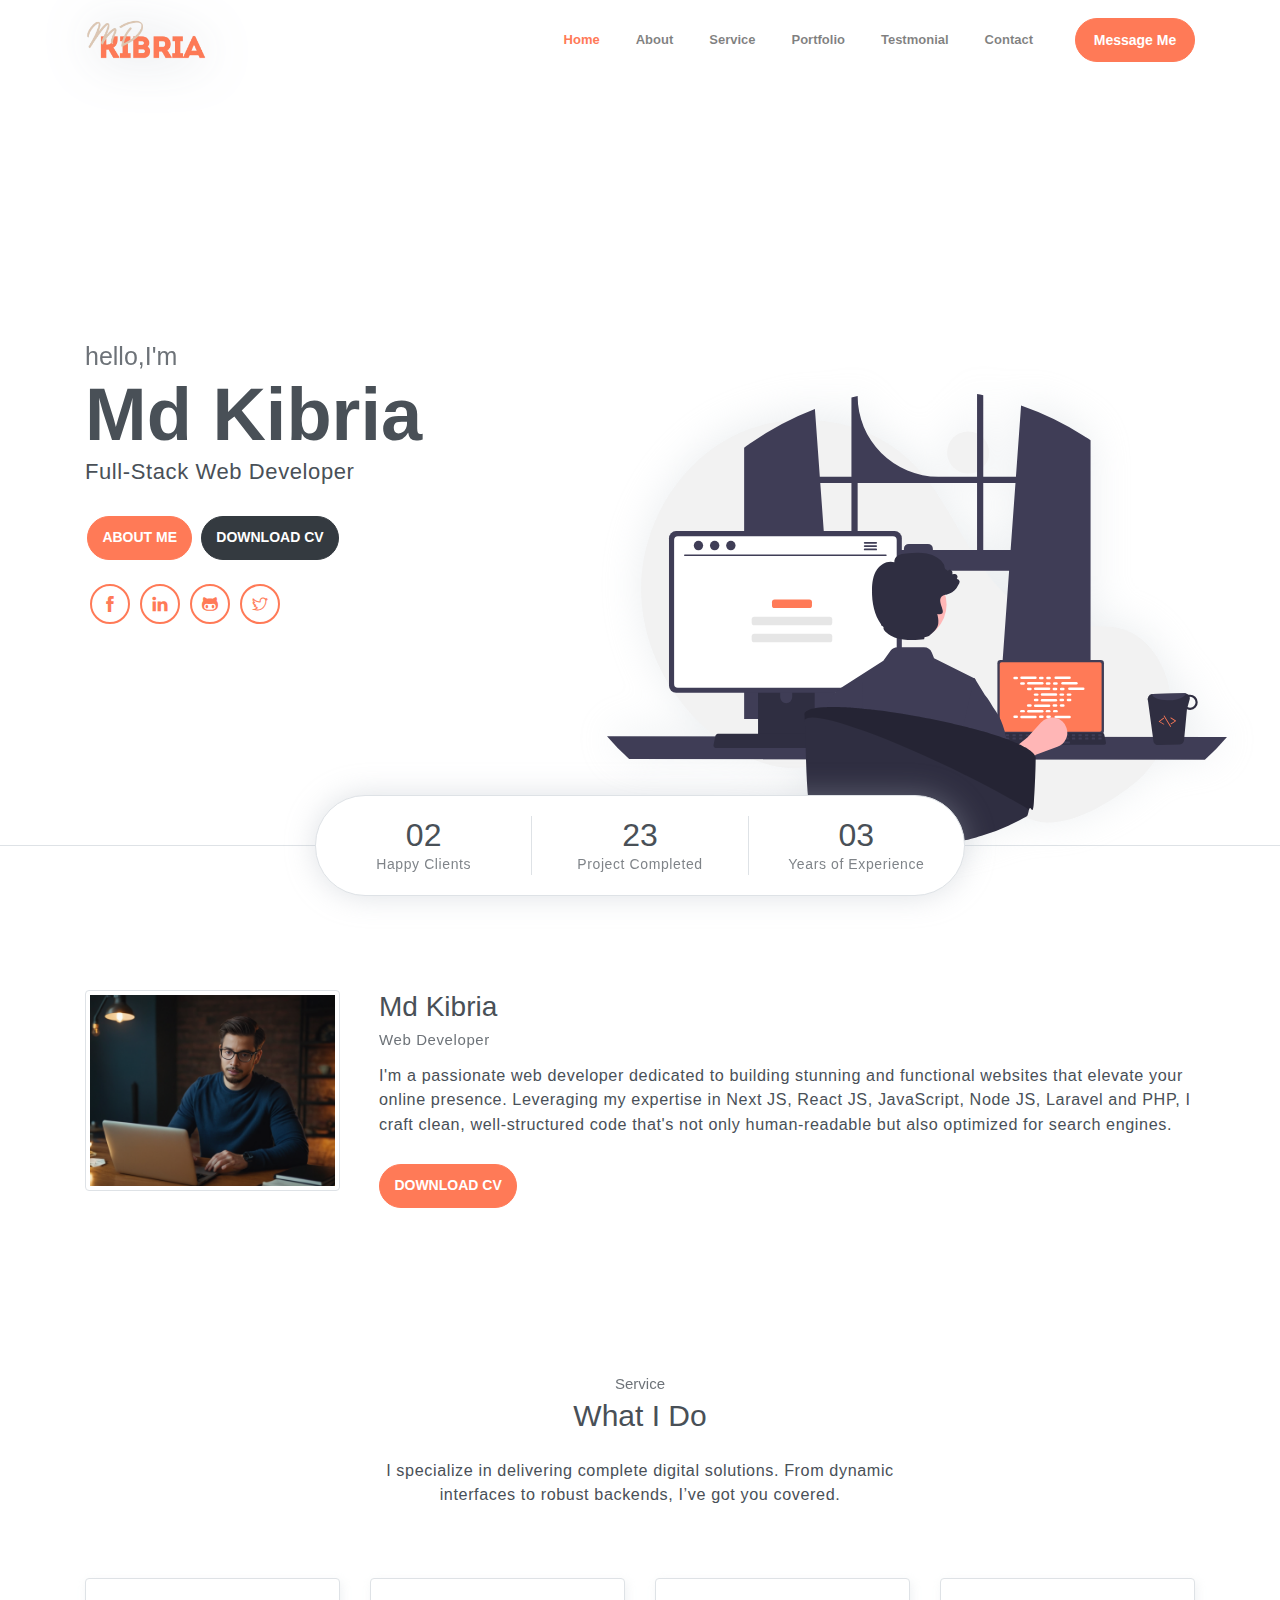
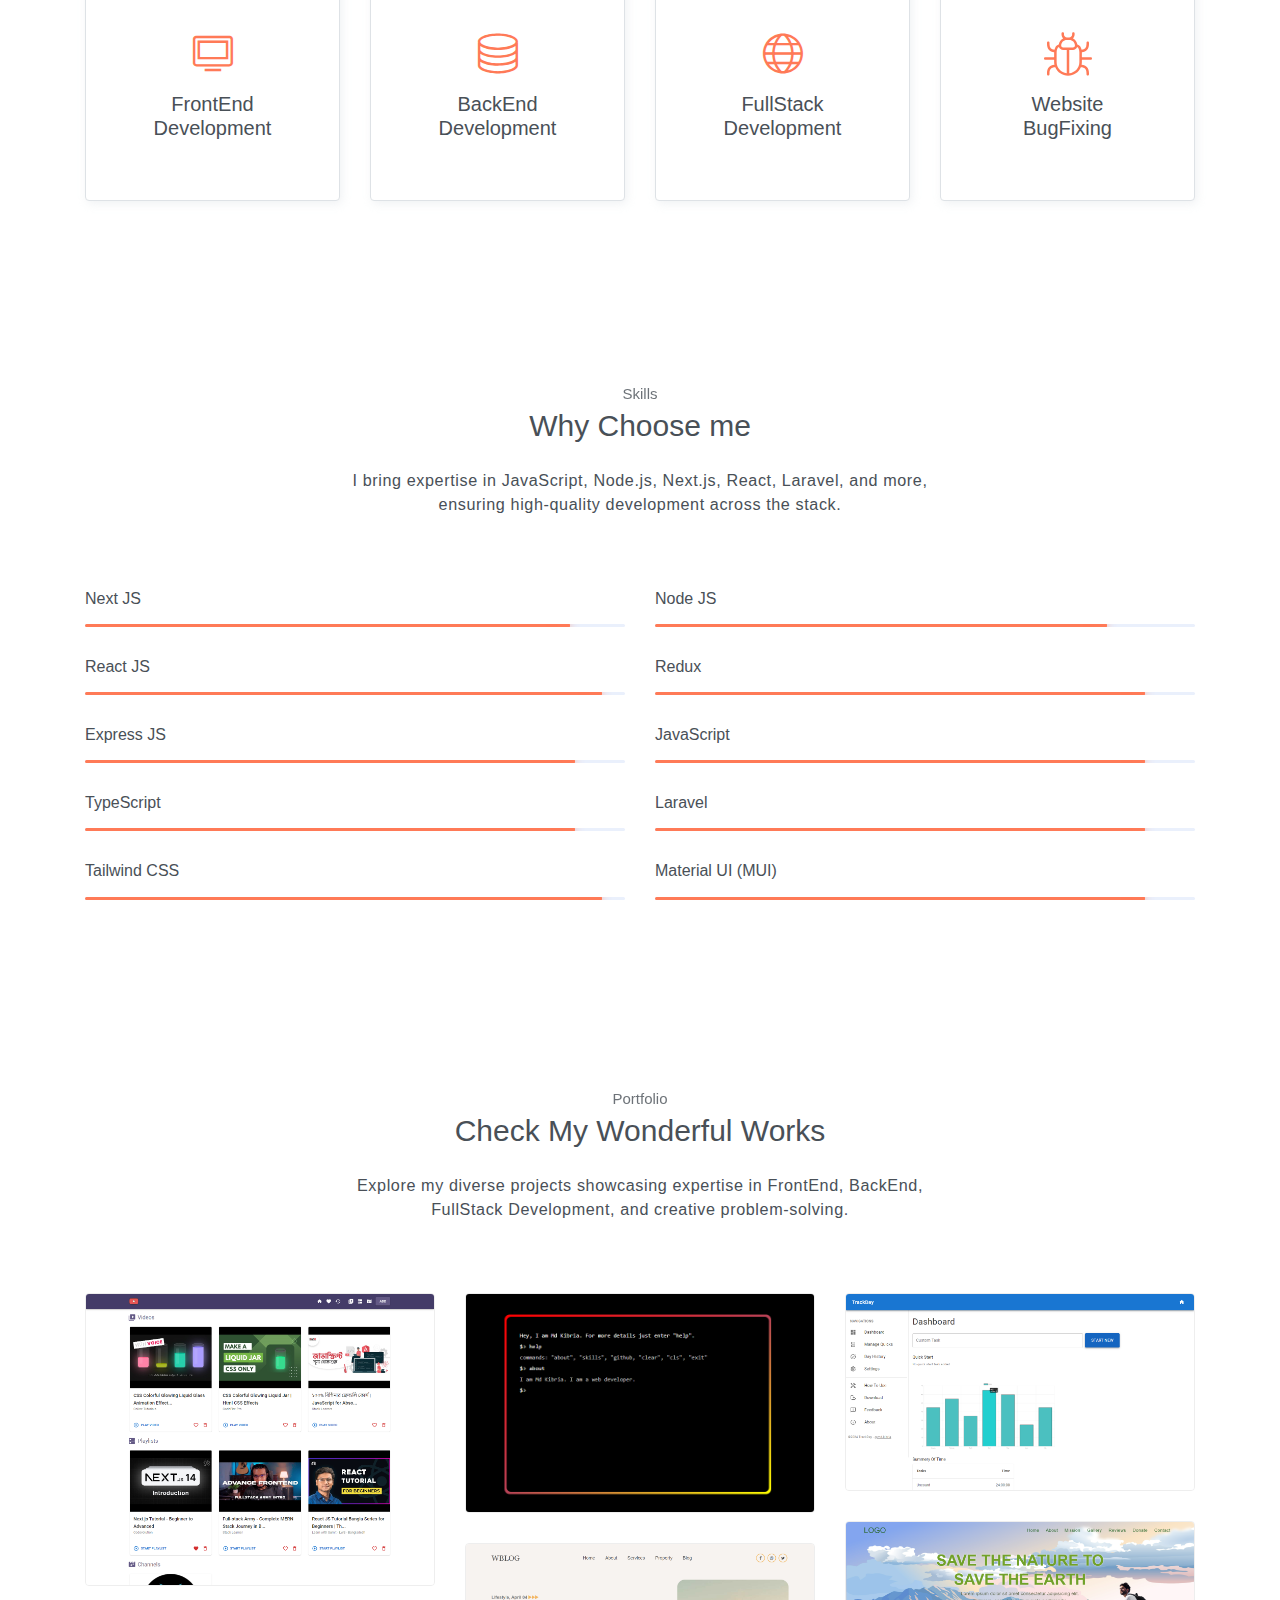
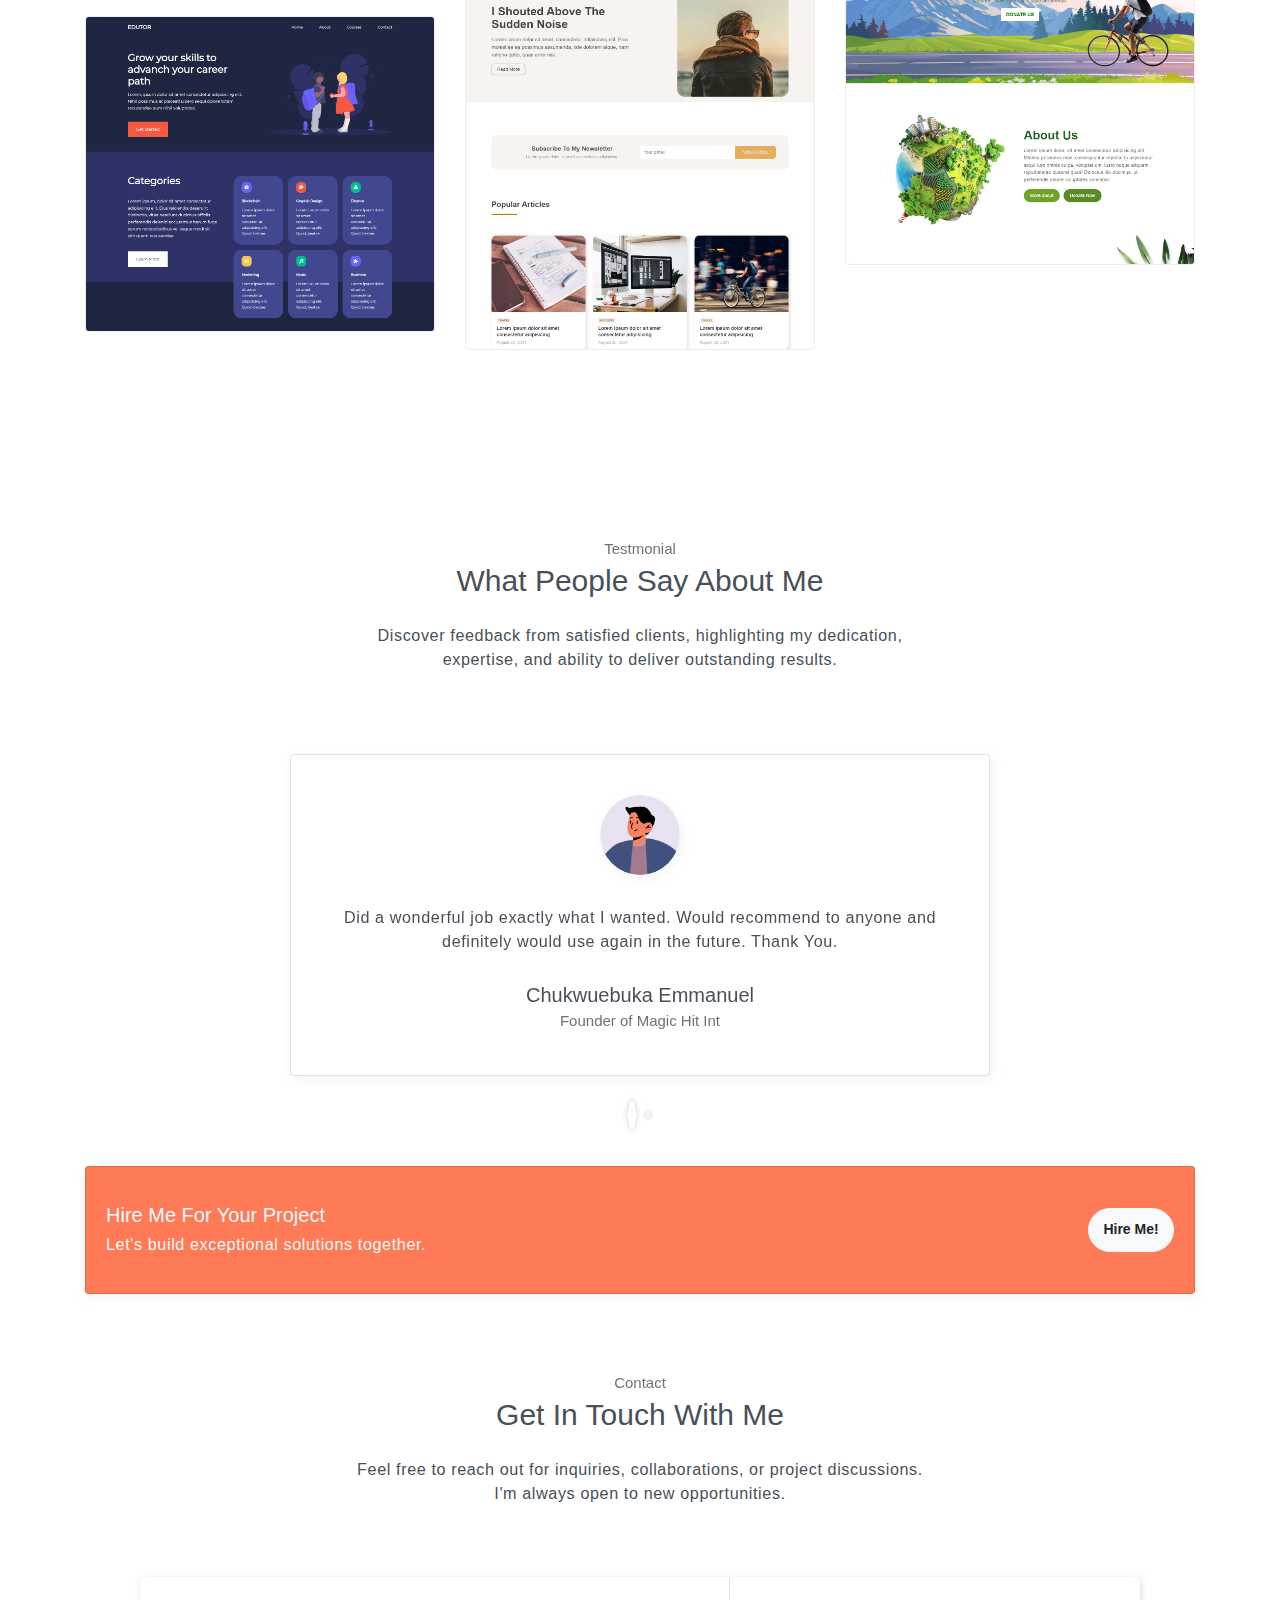
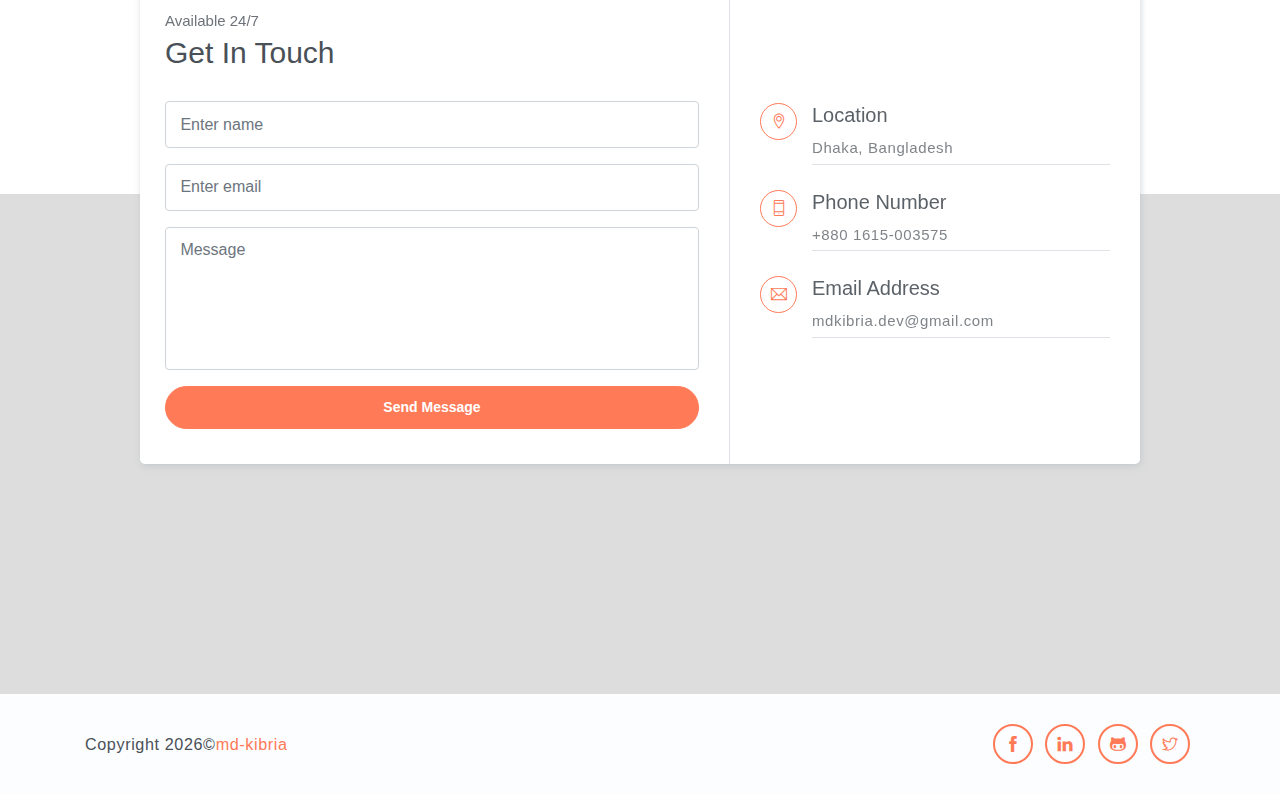
==== index.html @ c773b760 "Optimized meta:desc and h1 tags" ====
<!DOCTYPE html>
<html lang="en">
<head>
	<meta charset="utf-8">
    <meta name="viewport" content="width=device-width, initial-scale=1, shrink-to-fit=no">
    <meta name="author" content="Md Kibria">

    <!-- SEO & Social Media Meta Tags -->
    <title>Md Kibria | Web Developer</title>
    <meta property="og:title" content="Md Kibria - Web Developer">
    <meta name="description" content="Md Kibria is a professional web developer specializing in Next.js, React, Node.js, Laravel, and more. Explore my portfolio and skills here.">
    <meta name="keywords" content="md kibria, kibria, web developer, full stack, front end, back end, developer, programmer, freelancer, portfolio">
    <meta property="og:description" content="Md Kibria is a professional web developer specializing in Next.js, React, Node.js, Laravel, and more. Explore my portfolio and skills here.">
    <meta property="og:image" content="assets/imgs/md kibria.png">

    <!-- favicon icon -->
     <link rel="icon" href="favicon.ico" type="image/x-icon">
    <!-- font icons -->
    <link rel="stylesheet" href="assets/vendors/themify-icons/css/themify-icons.css">
    <!-- Bootstrap + Steller main styles -->
	<link rel="stylesheet" href="assets/css/steller.css">
</head>
<body data-spy="scroll" data-target=".navbar" data-offset="40" id="home">

    <!-- Page navigation -->
    <nav class="navbar navbar-expand-lg navbar-light fixed-top" data-spy="affix" data-offset-top="0">
        <div class="container">
            <a class="navbar-brand" href="/"><img src="assets/imgs/logo.png" style="height: 40px; width: auto;" alt=""></a>
            <button class="navbar-toggler" type="button" data-toggle="collapse" data-target="#navbarSupportedContent" aria-controls="navbarSupportedContent" aria-expanded="false" aria-label="Toggle navigation">
                <span class="navbar-toggler-icon"></span>
            </button>

            <div class="collapse navbar-collapse" id="navbarSupportedContent">
                <ul class="navbar-nav ml-auto align-items-center py-3 py-lg-0">
                    <li class="nav-item">
                        <a class="nav-link" href="#home">Home</a>
                    </li>
                    <li class="nav-item">
                        <a class="nav-link" href="#about">About</a>
                    </li>
                    <li class="nav-item">
                        <a class="nav-link" href="#service">Service</a>
                    </li>                   
                    <li class="nav-item">
                        <a class="nav-link" href="#portfolio">Portfolio</a>
                    </li>
                    <li class="nav-item">
                        <a class="nav-link" href="#testmonial">Testmonial</a>
                    </li>
                    <li class="nav-item">
                        <a class="nav-link" href="#contact">Contact</a>
                    </li>
                    <li class="nav-item">
                        <a class="- btn btn-primary rounded ml-lg-4" href="mailto:mdkibria.dev@gmail.com">Message Me</a>
                    </li>
                </ul>
            </div>
        </div>          
    </nav>
    <!-- End of page navibation -->

    <!-- Page Header -->
    <header class="header" id="home">
        <div class="container">
            <div class="infos">
                <h6 class="subtitle">hello,I'm</h6>
                <h1 class="title">Md Kibria</h1>
                <p>Full-Stack Web Developer</p>

                <div class="buttons pt-3">
                    <a href="#about">
                        <button class="btn btn-primary rounded">ABOUT ME</button>
                    </a>
                    <a href="resume/Md Kibria's Resume.pdf" download="Md Kibria's Resume.pdf">
                        <button class="btn btn-dark rounded">DOWNLOAD CV</button>
                    </a>
                </div>

                <div class="socials mt-4">
                    <a class="social-item" target="_blank" href="https://www.facebook.com/profile.php?id=100068931456915"><i class="ti-facebook"></i></a>
                    <a class="social-item" target="_blank" href="https://www.linkedin.com/in/md-kibria-a1170b2b4"><i class="ti-linkedin"></i></a>
                    <a class="social-item" target="_blank" href="https://github.com/md-kibria"><i class="ti-github"></i></a>
                    <a class="social-item" target="_blank" href="https://x.com/mdkibria_dev"><i class="ti-twitter"></i></a>
                </div>
            </div>              
            <div class="img-holder">
                <img src="assets/imgs/hero-2.svg" alt="">
            </div>      
        </div>  

        <!-- Header-widget -->
        <div class="widget">
            <div class="widget-item">
                <h2>02</h2>
                <p>Happy Clients</p>
            </div>
            <div class="widget-item">
                <h2>23</h2>
                <p>Project Completed</p>
            </div>
            <div class="widget-item">
                <h2>03</h2>
                <p>Years of Experience </p>
            </div>
        </div>
    </header>
    <!-- End of Page Header -->
    
    <!-- About section -->
    <section id="about" class="section mt-3">
        <div class="container mt-5">
            <div class="row text-center text-md-left">
                <div class="col-md-3">
                    <img src="assets/imgs/md kibria.png" alt="md kibria developer" class="img-thumbnail mb-4">
                </div>
                <div class="pl-md-4 col-md-9">
                    <h1 class="title">Md Kibria</h1>
                    <p class="subtitle">Web Developer</p>
                    <p>I'm a passionate web developer dedicated to building stunning and functional websites that elevate your online presence. Leveraging my expertise in Next JS, React JS, JavaScript, Node JS, Laravel and PHP, I craft clean, well-structured code that's not only human-readable but also optimized for search engines.</p>
                    <a href="resume/Md Kibria's Resume.pdf" download="Md Kibria's Resume.pdf">
                        <button class="btn btn-primary rounded mt-3">DOWNLOAD CV</button>                   
                    </a>
                </div>
            </div>
        </div>
    </section>

    <!-- Service section -->
    <section id="service" class="section">
        <div class="container text-center">
            <h6 class="subtitle">Service</h6>
            <h6 class="section-title mb-4">What I Do</h6>
            <p class="mb-5 pb-4 section-st-w">I specialize in delivering complete digital solutions. From dynamic interfaces to robust backends, I’ve got you covered.</p>

            <div class="row">
                <div class="col-sm-6 col-md-3 mb-4">
                    <div class="custom-card card border">
                        <div class="card-body">
                            <i class="icon ti-desktop"></i>
                            <h5>FrontEnd <br/> Development</h5>
                        </div>
                    </div>
                </div>
                <div class="col-sm-6 col-md-3 mb-4">
                    <div class="custom-card card border">
                        <div class="card-body">
                            <i class="icon ti-server"></i>
                            <h5>BackEnd <br/> Development</h5>
                        </div>
                    </div>
                </div>
                <div class="col-sm-6 col-md-3 mb-4">
                    <div class="custom-card card border">
                        <div class="card-body">
                            <i class="icon ti-world"></i>
                            <h5>FullStack <br/> Development</h5>
                        </div>
                    </div>
                </div>
                <div class="col-sm-6 col-md-3 mb-4">
                    <div class="custom-card card border">
                        <div class="card-body">
                            <i class="icon xx-bug" style="height: 40px; display: flex; align-items: center; justify-content: center;">
                                <svg fill="#" height="48px" width="48px" version="1.1" id="Layer_1" xmlns="http://www.w3.org/2000/svg" xmlns:xlink="http://www.w3.org/1999/xlink" viewBox="0 0 512 512" xml:space="preserve">
                                <g>
                                    <g>
                                        <path d="M498.667,290.667H404V240c0-1.016,0.313-2.036,0.291-3.055C452.4,231.927,480,200.272,480,148.333v-12
                                            c0-7.364-5.971-13.333-13.333-13.333s-13.333,5.969-13.333,13.333v12c0,38.399-17.005,58.821-51.885,62.167
                                            c-6.069-27.025-20.875-50.381-45.537-55.7c-3.745-28.54-21.413-52.689-46.115-65.227c10.321-10.501,16.871-24.887,16.871-40.74V37
                                            c0-7.364-5.971-13.333-13.333-13.333S300,29.636,300,37v11.833C300,66.203,285.536,80,268.167,80h-23
                                            c-17.369,0-31.833-13.797-31.833-31.167V37c0-7.364-5.971-13.333-13.333-13.333S186.667,29.636,186.667,37v11.833
                                            c0,15.853,6.549,30.239,16.871,40.741c-24.701,12.537-42.453,36.687-46.199,65.227c-24.695,5.324-39.465,28.736-45.519,55.808
                                            c-35.759-2.96-53.153-23.403-53.153-62.276v-12c0-7.364-5.971-13.333-13.333-13.333S32,128.969,32,136.333v12
                                            c0,52.415,27.439,84.168,76.375,88.739C108.353,238.048,108,239.025,108,240v50.667H13.333C5.971,290.667,0,296.636,0,304
                                            s5.971,13.333,13.333,13.333H108v23c0,10.628,1.469,20.993,3.608,30.992C60.659,374.777,32,406.773,32,460.333v12
                                            c0,7.364,5.971,13.333,13.333,13.333s13.333-5.969,13.333-13.333v-12c0-41.795,20.151-62.291,61.565-62.649
                                            c22.451,53.208,75.151,90.649,136.435,90.649c61.276,0,113.971-37.432,136.425-90.629c40.519,0.784,60.241,21.283,60.241,62.629
                                            v12c0,7.364,5.971,13.333,13.333,13.333S480,479.697,480,472.333v-12c0-53.1-28.823-85.013-78.96-88.921
                                            c2.151-10.025,2.96-20.421,2.96-31.079v-23h94.667c7.363,0,13.333-5.969,13.333-13.333S506.029,290.667,498.667,290.667z
                                            M242.667,460.855c-60.333-6.964-108-58.353-108-120.521V240c0-20.793,6.948-50.531,24.483-58.035
                                            c6.627,18.368,24.56,31.368,45.184,31.368h38.333V460.855z M204.333,186.667c-11.58,0-21-9.42-21-21c0-32.532,26.468-59,59-59
                                            h2.833h23H271c32.532,0,59,26.468,59,59c0,11.58-9.42,21-21,21H204.333z M377.333,340.333c0,62.627-47.027,114.32-108,120.673
                                            V213.333H309c20.624,0,37.891-13,44.517-31.368c17.535,7.504,23.816,37.241,23.816,58.035V340.333z"/>
                                    </g>
                                </g>
                                </svg>
                            </i>
                            <h5>Website <br/> BugFixing</h5>
                        </div>
                    </div>
                </div>
            </div>
        </div>
    </section>
    <!-- End of Sectoin -->

    <!-- Skills section -->
    <section class="section">
        <div class="container text-center">
            <h6 class="subtitle">Skills</h6>
            <h6 class="section-title mb-4">Why Choose me</h6>
            <p class="mb-5 pb-4 section-st-w">I bring expertise in JavaScript, Node.js, Next.js, React, Laravel, and more, ensuring high-quality development across the stack.</p>

            <div class="row text-left">
                <div class="col-sm-6">
                    <h6 class="mb-3">Next JS</h6>
                    <div class="progress">
                        <div class="progress-bar bg-primary" role="progressbar" style="width: 89%;" aria-valuenow="25" aria-valuemin="0" aria-valuemax="100"><span>89%</span></div>
                    </div>
                </div>
                <div class="col-sm-6">
                    <h6 class="mb-3">Node JS</h6>
                    <div class="progress">
                        <div class="progress-bar bg-primary" role="progressbar" style="width: 83%;" aria-valuenow="25" aria-valuemin="0" aria-valuemax="100"><span>83%</span></div>
                    </div>
                </div>
                <div class="col-sm-6">
                    <h6 class="mb-3">React JS</h6>
                    <div class="progress">
                        <div class="progress-bar bg-primary" role="progressbar" style="width: 95%;" aria-valuenow="25" aria-valuemin="0" aria-valuemax="100"><span>95%</span></div>
                    </div>
                </div>
                <div class="col-sm-6">
                    <h6 class="mb-3">Redux</h6>
                    <div class="progress">
                        <div class="progress-bar bg-primary" role="progressbar" style="width: 90%;" aria-valuenow="25" aria-valuemin="0" aria-valuemax="100"><span>90%</span></div>
                    </div>
                </div>
                <div class="col-sm-6">
                    <h6 class="mb-3">Express JS</h6>
                    <div class="progress">
                        <div class="progress-bar bg-primary" role="progressbar" style="width: 90%;" aria-valuenow="25" aria-valuemin="0" aria-valuemax="100"><span>90%</span></div>
                    </div>
                </div>
                <div class="col-sm-6">
                    <h6 class="mb-3">JavaScript</h6>
                    <div class="progress">
                        <div class="progress-bar bg-primary" role="progressbar" style="width: 90%;" aria-valuenow="25" aria-valuemin="0" aria-valuemax="100"><span>90%</span></div>
                    </div>
                </div>
                <div class="col-sm-6">
                    <h6 class="mb-3">TypeScript</h6>
                    <div class="progress">
                        <div class="progress-bar bg-primary" role="progressbar" style="width: 90%;" aria-valuenow="25" aria-valuemin="0" aria-valuemax="100"><span>90%</span></div>
                    </div>
                </div>
                <div class="col-sm-6">
                    <h6 class="mb-3">Laravel</h6>
                    <div class="progress">
                        <div class="progress-bar bg-primary" role="progressbar" style="width: 90%;" aria-valuenow="25" aria-valuemin="0" aria-valuemax="100"><span>90%</span></div>
                    </div>
                </div>
                <div class="col-sm-6">
                    <h6 class="mb-3">Tailwind CSS</h6>
                    <div class="progress">
                        <div class="progress-bar bg-primary" role="progressbar" style="width: 95%;" aria-valuenow="25" aria-valuemin="0" aria-valuemax="100"><span>90%</span></div>
                    </div>
                </div>
                <div class="col-sm-6">
                    <h6 class="mb-3">Material UI (MUI)</h6>
                    <div class="progress">
                        <div class="progress-bar bg-primary" role="progressbar" style="width: 90%;" aria-valuenow="25" aria-valuemin="0" aria-valuemax="100"><span>90%</span></div>
                    </div>
                </div>
            </div>  
        </div>
    </section>
    <!-- End of Skills sections -->

    <!-- Portfolio section -->
    <section id="portfolio" class="section">
        <div class="container text-center">
            <h6 class="subtitle">Portfolio</h6>
            <h6 class="section-title mb-4">Check My Wonderful Works</h6>
            <p class="mb-5 pb-4 section-st-w">Explore my diverse projects showcasing expertise in FrontEnd, BackEnd, FullStack Development, and creative problem-solving.</p>

            <div class="row">
                <div class="col-sm-4">
                    <div class="img-wrapper">
                        <img src="assets/imgs/folio-1.png" alt="">
                        <div class="overlay">
                            <div class="overlay-infos">
                                <h5>Clean YouTube</h5>
                                <a href="javascript:showImageModal('assets/imgs/folio-1.png')"><i class="ti-zoom-in"></i></a>
                                <a href="https://clean-youtube-app.netlify.app/" target="_blank"><i class="ti-link"></i></a>
                            </div>  
                        </div>
                    </div>
                    <div class="img-wrapper">
                        <img src="assets/imgs/folio-2.png" alt="">
                        <div class="overlay">
                            <div class="overlay-infos">
                                <h5>Course Selling Site</h5>
                                <a href="javascript:showImageModal('assets/imgs/folio-2.png')"><i class="ti-zoom-in"></i></a>
                                <a href="https://md-kibria.github.io/education-website/" target="_blank"><i class="ti-link"></i></a>
                            </div>                              
                        </div>
                    </div>                  
                </div>
                <div class="col-sm-4">
                    <div class="img-wrapper">
                        <img src="assets/imgs/folio-3.png" alt="">
                        <div class="overlay">
                            <div class="overlay-infos">
                                <h5>Cli Portfolio</h5>
                                <a href="javascript:showImageModal('assets/imgs/folio-3.png')"><i class="ti-zoom-in"></i></a>
                                <a href="https://cli-mdkibria.netlify.app/" target="_blank"><i class="ti-link"></i></a>
                            </div>  
                        </div>
                    </div>
                    <div class="img-wrapper">
                        <img src="assets/imgs/folio-4.png" alt="">
                        <div class="overlay">
                            <div class="overlay-infos">
                                <h5>Blog Site</h5>
                                <a href="javascript:showImageModal('assets/imgs/folio-4.png')"><i class="ti-zoom-in"></i></a>
                                <a href="https://md-kibria.github.io/blog-site/" target="_blank"><i class="ti-link"></i></a>
                            </div>                            
                        </div>
                    </div>                  
                </div>
                <div class="col-sm-4">
                    <div class="img-wrapper">
                        <img src="assets/imgs/folio-5.png" alt="">
                        <div class="overlay">
                            <div class="overlay-infos">
                                <h5>Track Day</h5>
                                <a href="javascript:showImageModal('assets/imgs/folio-5.png')"><i class="ti-zoom-in"></i></a>
                                <a href="https://trackday-web.netlify.app/" target="_blank"><i class="ti-link"></i></a>
                            </div>  
                        </div>
                    </div>
                    <div class="img-wrapper">
                        <img src="assets/imgs/folio-6.png" alt="">
                        <div class="overlay">
                            <div class="overlay-infos">
                                <h5>Non-profit Organization</h5>
                                <a href="javascript:showImageModal('assets/imgs/folio-6.png')"><i class="ti-zoom-in"></i></a>
                                <a href="https://md-kibria.github.io/paralax-nature-site/" target="_blank"><i class="ti-link"></i></a>
                            </div>                              
                        </div>
                    </div>                  
                </div>
            </div>

        </div>
    </section>
    <!-- End of portfolio section -->

    <!-- Testmonial Section -->
    <section id="testmonial" class="section">
        <div class="container text-center">
            <h6 class="subtitle">Testmonial</h6>
            <h6 class="section-title mb-4">What People Say About Me</h6>
            <p class="mb-5 pb-4 section-st-w">Discover feedback from satisfied clients, highlighting my dedication, expertise, and ability to deliver outstanding results.</p>


            <div id="carouselExampleIndicators" class="carousel slide" data-ride="carousel">
                <ol class="carousel-indicators">
                    <li data-target="#carouselExampleIndicators" data-slide-to="0" class="active"></li>
                    <li data-target="#carouselExampleIndicators" data-slide-to="1"></li>
                </ol>
                <div class="carousel-inner">
                    <div class="carousel-item active">
                        <div class="card testmonial-card border">
                            <div class="card-body">
                                <img src="assets/imgs/avatar-placeholder.iran.liara.run.png" alt="">
                                <p>Did a wonderful job exactly what I wanted. Would recommend to anyone and definitely would use again in the future. Thank You.</p>
                                <h1 class="title">Chukwuebuka Emmanuel</h1>
                                <h1 class="subtitle">Founder of Magic Hit Int</h1>
                            </div>
                        </div>
                    </div>
                    <div class="carousel-item">
                        <div class="card testmonial-card border">
                            <div class="card-body">
                                <img src="assets/imgs/avatar-placeholder.iran.liara.run.png" alt="">
                                <p>Dear Kibria, I don't know what else I will say but at the moment, keep up the good work.</p>
                                <h1 class="title">Chukwuebuka Emmanuel</h1>
                                <h1 class="subtitle">Founder of Magic Hit Int</h1>
                            </div>
                        </div>
                    </div>
                </div>
            </div>
        </div>
    </section>
    <!-- End of testmonial section -->

    <!-- Hire me section -->
    <section class="bg-gray p-0 section">
        <div class="container">
            <div class="card bg-primary">
                <div class="card-body text-light">
                    <div class="row align-items-center">
                        <div class="col-sm-9 text-center text-sm-left">
                            <h5 class="mt-3">Hire Me For Your Project</h5>
                            <p class="mb-3">Let's build exceptional solutions together.</p>
                        </div>
                        <div class="col-sm-3 text-center text-sm-right">
                            <a href="mailto:mdkibria.dev@gmail.com">
                                <button class="btn btn-light rounded">Hire Me!</button>
                            </a>
                        </div>
                    </div>
                </div> 
            </div>
        </div>
    </section>      
    <!-- End od Hire me section. -->

    <!-- Contact Section -->
    <section id="contact" class="position-relative section">
        <div class="container text-center">
            <h6 class="subtitle">Contact</h6>
            <h6 class="section-title mb-4">Get In Touch With Me</h6>
            <p class="mb-5 pb-4 section-st-w">Feel free to reach out for inquiries, collaborations, or project discussions. I'm always open to new opportunities.</p>

            <div class="contact text-left">
                <div class="form">
                    <h6 class="subtitle">Available 24/7</h6>
                    <h6 class="section-title mb-4">Get In Touch</h6>
                    <form action="https://formspree.io/f/manwkrpg" method="POST">
                        <div class="form-group">
                            <input type="text" class="form-control" name="name" id="name" placeholder="Enter name" required>
                        </div>
                        <div class="form-group">
                            <input type="email" class="form-control" name="email" id="email" aria-describedby="emailHelp" placeholder="Enter email" required>
                        </div>
                        <div class="form-group">
                            <textarea name="message" id="exampleInputMessage1" cols="30" rows="5" class="form-control" placeholder="Message" style="resize: none;"></textarea>
                        </div>
                        <button type="submit" class="btn btn-primary btn-block rounded w-lg">Send Message</button>
                    </form>

                    <script>
                        const form = document.querySelector('form');
                        form.addEventListener('submit', async (event) => {
                          event.preventDefault();
                          const formData = new FormData(form);
                          const response = await fetch(form.action, {
                            method: form.method,
                            body: formData,
                            headers: { 'Accept': 'application/json' }
                          });
                      
                          if (response.ok) {
                            alert('Message sent successfully!');
                            form.reset();
                          } else {
                            alert('Something went wrong. Please try again later.');
                          }
                        });
                      </script>
                </div>
                <div class="contact-infos">
                    <div class="item">
                        <i class="ti-location-pin"></i>
                        <div class="">
                            <h5>Location</h5>
                            <p>Dhaka, Bangladesh</p>
                        </div>                          
                    </div>
                    <div class="item">
                        <i class="ti-mobile"></i>
                        <div>
                            <h5>Phone Number</h5>
                            <p>+880 1615-003575</p>
                        </div>                          
                    </div>
                    <div class="item">
                        <i class="ti-email"></i>
                        <div class="mb-0">
                            <h5>Email Address</h5>
                            <p>mdkibria.dev@gmail.com</p>
                        </div>
                    </div>
                </div>                  
            </div>
        </div>  
        <div id="map" style="background-color: #ddd;">
            <!-- <iframe src="https://snazzymaps.com/embed/61257"></iframe> -->
        </div>      
    </section>
    <!-- End of Contact Section -->

    <!-- Page Footer -->
    <footer class="page-footer">
        <div class="container">
            <div class="row row-rev align-items-center">
                <div class="col-sm-6">
                    <p>Copyright <script>document.write(new Date().getFullYear())</script>&copy;<a href="/" target="_blank">md-kibria</a></p>
                </div>
                <div class="col-sm-6">
                    <div class="socials">
                        <a class="social-item" target="_blank" href="https://www.facebook.com/profile.php?id=100068931456915"><i class="ti-facebook"></i></a>
                        <a class="social-item" target="_blank" href="https://www.linkedin.com/in/md-kibria-a1170b2b4"><i class="ti-linkedin"></i></a>
                        <a class="social-item" target="_blank" href="https://github.com/md-kibria"><i class="ti-github"></i></a>
                        <a class="social-item" target="_blank" href="https://x.com/mdkibria_dev"><i class="ti-twitter"></i></a>
                    </div>
                </div>
            </div>
        </div>
    </footer> 
    <!-- End of page footer -->


    <!-- Modal structure for displaying the image -->
    <div class="modal fade" id="imageModal" tabindex="-1" aria-labelledby="imageModalLabel" aria-hidden="true">
        <div class="modal-dialog modal-lg">
        <div class="modal-content">
            <div class="modal-header">
            <h5 class="modal-title" id="imageModalLabel">Image Preview</h5>
            <button type="button" class="close" data-dismiss="modal" aria-label="Close">
                <span aria-hidden="true">&times;</span>
            </button>
            </div>
            <div class="modal-body">
            <img id="modalImage" src="" class="img-fluid" alt="Selected Image" />
            </div>
        </div>
        </div>
    </div>

  <script>
    function showImageModal(imageSrc) {
      // Set the image source in the modal
      document.getElementById('modalImage').src = imageSrc;
      
      // Show the modal
      $('#imageModal').modal('show');
    }
  </script>
	
	<!-- core  -->
    <script src="assets/vendors/jquery/jquery-3.4.1.js"></script>
    <script src="assets/vendors/bootstrap/bootstrap.bundle.js"></script>
    <!-- bootstrap 3 affix -->
	<script src="assets/vendors/bootstrap/bootstrap.affix.js"></script>

    <!-- steller js -->
    <script src="assets/js/steller.js"></script>

</body>
</html>
---- assets/vendors/themify-icons/css/themify-icons.css ----
@font-face {
	font-family: 'themify';
	src:url("../fonts/themify.eot?-fvbane");
	src:url("../fonts/themify.eot?#iefix-fvbane") format("embedded-opentype"),
		url("../fonts/themify.woff?-fvbane") format("woff"),
		url("../fonts/themify.ttf?-fvbane") format("truetype"),
		url("../fonts/themify.svg?-fvbane#themify") format("svg");
	font-weight: normal;
	font-style: normal;
}

[class^="ti-"], [class*=" ti-"] {
	font-family: 'themify';
	speak: none;
	font-style: normal;
	font-weight: normal;
	font-variant: normal;
	text-transform: none;
	line-height: 1;

	/* Better Font Rendering =========== */
	-webkit-font-smoothing: antialiased;
	-moz-osx-font-smoothing: grayscale;
}

.ti-wand:before {
	content: "\e600";
}
.ti-volume:before {
	content: "\e601";
}
.ti-user:before {
	content: "\e602";
}
.ti-unlock:before {
	content: "\e603";
}
.ti-unlink:before {
	content: "\e604";
}
.ti-trash:before {
	content: "\e605";
}
.ti-thought:before {
	content: "\e606";
}
.ti-target:before {
	content: "\e607";
}
.ti-tag:before {
	content: "\e608";
}
.ti-tablet:before {
	content: "\e609";
}
.ti-star:before {
	content: "\e60a";
}
.ti-spray:before {
	content: "\e60b";
}
.ti-signal:before {
	content: "\e60c";
}
.ti-shopping-cart:before {
	content: "\e60d";
}
.ti-shopping-cart-full:before {
	content: "\e60e";
}
.ti-settings:before {
	content: "\e60f";
}
.ti-search:before {
	content: "\e610";
}
.ti-zoom-in:before {
	content: "\e611";
}
.ti-zoom-out:before {
	content: "\e612";
}
.ti-cut:before {
	content: "\e613";
}
.ti-ruler:before {
	content: "\e614";
}
.ti-ruler-pencil:before {
	content: "\e615";
}
.ti-ruler-alt:before {
	content: "\e616";
}
.ti-bookmark:before {
	content: "\e617";
}
.ti-bookmark-alt:before {
	content: "\e618";
}
.ti-reload:before {
	content: "\e619";
}
.ti-plus:before {
	content: "\e61a";
}
.ti-pin:before {
	content: "\e61b";
}
.ti-pencil:before {
	content: "\e61c";
}
.ti-pencil-alt:before {
	content: "\e61d";
}
.ti-paint-roller:before {
	content: "\e61e";
}
.ti-paint-bucket:before {
	content: "\e61f";
}
.ti-na:before {
	content: "\e620";
}
.ti-mobile:before {
	content: "\e621";
}
.ti-minus:before {
	content: "\e622";
}
.ti-medall:before {
	content: "\e623";
}
.ti-medall-alt:before {
	content: "\e624";
}
.ti-marker:before {
	content: "\e625";
}
.ti-marker-alt:before {
	content: "\e626";
}
.ti-arrow-up:before {
	content: "\e627";
}
.ti-arrow-right:before {
	content: "\e628";
}
.ti-arrow-left:before {
	content: "\e629";
}
.ti-arrow-down:before {
	content: "\e62a";
}
.ti-lock:before {
	content: "\e62b";
}
.ti-location-arrow:before {
	content: "\e62c";
}
.ti-link:before {
	content: "\e62d";
}
.ti-layout:before {
	content: "\e62e";
}
.ti-layers:before {
	content: "\e62f";
}
.ti-layers-alt:before {
	content: "\e630";
}
.ti-key:before {
	content: "\e631";
}
.ti-import:before {
	content: "\e632";
}
.ti-image:before {
	content: "\e633";
}
.ti-heart:before {
	content: "\e634";
}
.ti-heart-broken:before {
	content: "\e635";
}
.ti-hand-stop:before {
	content: "\e636";
}
.ti-hand-open:before {
	content: "\e637";
}
.ti-hand-drag:before {
	content: "\e638";
}
.ti-folder:before {
	content: "\e639";
}
.ti-flag:before {
	content: "\e63a";
}
.ti-flag-alt:before {
	content: "\e63b";
}
.ti-flag-alt-2:before {
	content: "\e63c";
}
.ti-eye:before {
	content: "\e63d";
}
.ti-export:before {
	content: "\e63e";
}
.ti-exchange-vertical:before {
	content: "\e63f";
}
.ti-desktop:before {
	content: "\e640";
}
.ti-cup:before {
	content: "\e641";
}
.ti-crown:before {
	content: "\e642";
}
.ti-comments:before {
	content: "\e643";
}
.ti-comment:before {
	content: "\e644";
}
.ti-comment-alt:before {
	content: "\e645";
}
.ti-close:before {
	content: "\e646";
}
.ti-clip:before {
	content: "\e647";
}
.ti-angle-up:before {
	content: "\e648";
}
.ti-angle-right:before {
	content: "\e649";
}
.ti-angle-left:before {
	content: "\e64a";
}
.ti-angle-down:before {
	content: "\e64b";
}
.ti-check:before {
	content: "\e64c";
}
.ti-check-box:before {
	content: "\e64d";
}
.ti-camera:before {
	content: "\e64e";
}
.ti-announcement:before {
	content: "\e64f";
}
.ti-brush:before {
	content: "\e650";
}
.ti-briefcase:before {
	content: "\e651";
}
.ti-bolt:before {
	content: "\e652";
}
.ti-bolt-alt:before {
	content: "\e653";
}
.ti-blackboard:before {
	content: "\e654";
}
.ti-bag:before {
	content: "\e655";
}
.ti-move:before {
	content: "\e656";
}
.ti-arrows-vertical:before {
	content: "\e657";
}
.ti-arrows-horizontal:before {
	content: "\e658";
}
.ti-fullscreen:before {
	content: "\e659";
}
.ti-arrow-top-right:before {
	content: "\e65a";
}
.ti-arrow-top-left:before {
	content: "\e65b";
}
.ti-arrow-circle-up:before {
	content: "\e65c";
}
.ti-arrow-circle-right:before {
	content: "\e65d";
}
.ti-arrow-circle-left:before {
	content: "\e65e";
}
.ti-arrow-circle-down:before {
	content: "\e65f";
}
.ti-angle-double-up:before {
	content: "\e660";
}
.ti-angle-double-right:before {
	content: "\e661";
}
.ti-angle-double-left:before {
	content: "\e662";
}
.ti-angle-double-down:before {
	content: "\e663";
}
.ti-zip:before {
	content: "\e664";
}
.ti-world:before {
	content: "\e665";
}
.ti-wheelchair:before {
	content: "\e666";
}
.ti-view-list:before {
	content: "\e667";
}
.ti-view-list-alt:before {
	content: "\e668";
}
.ti-view-grid:before {
	content: "\e669";
}
.ti-uppercase:before {
	content: "\e66a";
}
.ti-upload:before {
	content: "\e66b";
}
.ti-underline:before {
	content: "\e66c";
}
.ti-truck:before {
	content: "\e66d";
}
.ti-timer:before {
	content: "\e66e";
}
.ti-ticket:before {
	content: "\e66f";
}
.ti-thumb-up:before {
	content: "\e670";
}
.ti-thumb-down:before {
	content: "\e671";
}
.ti-text:before {
	content: "\e672";
}
.ti-stats-up:before {
	content: "\e673";
}
.ti-stats-down:before {
	content: "\e674";
}
.ti-split-v:before {
	content: "\e675";
}
.ti-split-h:before {
	content: "\e676";
}
.ti-smallcap:before {
	content: "\e677";
}
.ti-shine:before {
	content: "\e678";
}
.ti-shift-right:before {
	content: "\e679";
}
.ti-shift-left:before {
	content: "\e67a";
}
.ti-shield:before {
	content: "\e67b";
}
.ti-notepad:before {
	content: "\e67c";
}
.ti-server:before {
	content: "\e67d";
}
.ti-quote-right:before {
	content: "\e67e";
}
.ti-quote-left:before {
	content: "\e67f";
}
.ti-pulse:before {
	content: "\e680";
}
.ti-printer:before {
	content: "\e681";
}
.ti-power-off:before {
	content: "\e682";
}
.ti-plug:before {
	content: "\e683";
}
.ti-pie-chart:before {
	content: "\e684";
}
.ti-paragraph:before {
	content: "\e685";
}
.ti-panel:before {
	content: "\e686";
}
.ti-package:before {
	content: "\e687";
}
.ti-music:before {
	content: "\e688";
}
.ti-music-alt:before {
	content: "\e689";
}
.ti-mouse:before {
	content: "\e68a";
}
.ti-mouse-alt:before {
	content: "\e68b";
}
.ti-money:before {
	content: "\e68c";
}
.ti-microphone:before {
	content: "\e68d";
}
.ti-menu:before {
	content: "\e68e";
}
.ti-menu-alt:before {
	content: "\e68f";
}
.ti-map:before {
	content: "\e690";
}
.ti-map-alt:before {
	content: "\e691";
}
.ti-loop:before {
	content: "\e692";
}
.ti-location-pin:before {
	content: "\e693";
}
.ti-list:before {
	content: "\e694";
}
.ti-light-bulb:before {
	content: "\e695";
}
.ti-Italic:before {
	content: "\e696";
}
.ti-info:before {
	content: "\e697";
}
.ti-infinite:before {
	content: "\e698";
}
.ti-id-badge:before {
	content: "\e699";
}
.ti-hummer:before {
	content: "\e69a";
}
.ti-home:before {
	content: "\e69b";
}
.ti-help:before {
	content: "\e69c";
}
.ti-headphone:before {
	content: "\e69d";
}
.ti-harddrives:before {
	content: "\e69e";
}
.ti-harddrive:before {
	content: "\e69f";
}
.ti-gift:before {
	content: "\e6a0";
}
.ti-game:before {
	content: "\e6a1";
}
.ti-filter:before {
	content: "\e6a2";
}
.ti-files:before {
	content: "\e6a3";
}
.ti-file:before {
	content: "\e6a4";
}
.ti-eraser:before {
	content: "\e6a5";
}
.ti-envelope:before {
	content: "\e6a6";
}
.ti-download:before {
	content: "\e6a7";
}
.ti-direction:before {
	content: "\e6a8";
}
.ti-direction-alt:before {
	content: "\e6a9";
}
.ti-dashboard:before {
	content: "\e6aa";
}
.ti-control-stop:before {
	content: "\e6ab";
}
.ti-control-shuffle:before {
	content: "\e6ac";
}
.ti-control-play:before {
	content: "\e6ad";
}
.ti-control-pause:before {
	content: "\e6ae";
}
.ti-control-forward:before {
	content: "\e6af";
}
.ti-control-backward:before {
	content: "\e6b0";
}
.ti-cloud:before {
	content: "\e6b1";
}
.ti-cloud-up:before {
	content: "\e6b2";
}
.ti-cloud-down:before {
	content: "\e6b3";
}
.ti-clipboard:before {
	content: "\e6b4";
}
.ti-car:before {
	content: "\e6b5";
}
.ti-calendar:before {
	content: "\e6b6";
}
.ti-book:before {
	content: "\e6b7";
}
.ti-bell:before {
	content: "\e6b8";
}
.ti-basketball:before {
	content: "\e6b9";
}
.ti-bar-chart:before {
	content: "\e6ba";
}
.ti-bar-chart-alt:before {
	content: "\e6bb";
}
.ti-back-right:before {
	content: "\e6bc";
}
.ti-back-left:before {
	content: "\e6bd";
}
.ti-arrows-corner:before {
	content: "\e6be";
}
.ti-archive:before {
	content: "\e6bf";
}
.ti-anchor:before {
	content: "\e6c0";
}
.ti-align-right:before {
	content: "\e6c1";
}
.ti-align-left:before {
	content: "\e6c2";
}
.ti-align-justify:before {
	content: "\e6c3";
}
.ti-align-center:before {
	content: "\e6c4";
}
.ti-alert:before {
	content: "\e6c5";
}
.ti-alarm-clock:before {
	content: "\e6c6";
}
.ti-agenda:before {
	content: "\e6c7";
}
.ti-write:before {
	content: "\e6c8";
}
.ti-window:before {
	content: "\e6c9";
}
.ti-widgetized:before {
	content: "\e6ca";
}
.ti-widget:before {
	content: "\e6cb";
}
.ti-widget-alt:before {
	content: "\e6cc";
}
.ti-wallet:before {
	content: "\e6cd";
}
.ti-video-clapper:before {
	content: "\e6ce";
}
.ti-video-camera:before {
	content: "\e6cf";
}
.ti-vector:before {
	content: "\e6d0";
}
.ti-themify-logo:before {
	content: "\e6d1";
}
.ti-themify-favicon:before {
	content: "\e6d2";
}
.ti-themify-favicon-alt:before {
	content: "\e6d3";
}
.ti-support:before {
	content: "\e6d4";
}
.ti-stamp:before {
	content: "\e6d5";
}
.ti-split-v-alt:before {
	content: "\e6d6";
}
.ti-slice:before {
	content: "\e6d7";
}
.ti-shortcode:before {
	content: "\e6d8";
}
.ti-shift-right-alt:before {
	content: "\e6d9";
}
.ti-shift-left-alt:before {
	content: "\e6da";
}
.ti-ruler-alt-2:before {
	content: "\e6db";
}
.ti-receipt:before {
	content: "\e6dc";
}
.ti-pin2:before {
	content: "\e6dd";
}
.ti-pin-alt:before {
	content: "\e6de";
}
.ti-pencil-alt2:before {
	content: "\e6df";
}
.ti-palette:before {
	content: "\e6e0";
}
.ti-more:before {
	content: "\e6e1";
}
.ti-more-alt:before {
	content: "\e6e2";
}
.ti-microphone-alt:before {
	content: "\e6e3";
}
.ti-magnet:before {
	content: "\e6e4";
}
.ti-line-double:before {
	content: "\e6e5";
}
.ti-line-dotted:before {
	content: "\e6e6";
}
.ti-line-dashed:before {
	content: "\e6e7";
}
.ti-layout-width-full:before {
	content: "\e6e8";
}
.ti-layout-width-default:before {
	content: "\e6e9";
}
.ti-layout-width-default-alt:before {
	content: "\e6ea";
}
.ti-layout-tab:before {
	content: "\e6eb";
}
.ti-layout-tab-window:before {
	content: "\e6ec";
}
.ti-layout-tab-v:before {
	content: "\e6ed";
}
.ti-layout-tab-min:before {
	content: "\e6ee";
}
.ti-layout-slider:before {
	content: "\e6ef";
}
.ti-layout-slider-alt:before {
	content: "\e6f0";
}
.ti-layout-sidebar-right:before {
	content: "\e6f1";
}
.ti-layout-sidebar-none:before {
	content: "\e6f2";
}
.ti-layout-sidebar-left:before {
	content: "\e6f3";
}
.ti-layout-placeholder:before {
	content: "\e6f4";
}
.ti-layout-menu:before {
	content: "\e6f5";
}
.ti-layout-menu-v:before {
	content: "\e6f6";
}
.ti-layout-menu-separated:before {
	content: "\e6f7";
}
.ti-layout-menu-full:before {
	content: "\e6f8";
}
.ti-layout-media-right-alt:before {
	content: "\e6f9";
}
.ti-layout-media-right:before {
	content: "\e6fa";
}
.ti-layout-media-overlay:before {
	content: "\e6fb";
}
.ti-layout-media-overlay-alt:before {
	content: "\e6fc";
}
.ti-layout-media-overlay-alt-2:before {
	content: "\e6fd";
}
.ti-layout-media-left-alt:before {
	content: "\e6fe";
}
.ti-layout-media-left:before {
	content: "\e6ff";
}
.ti-layout-media-center-alt:before {
	content: "\e700";
}
.ti-layout-media-center:before {
	content: "\e701";
}
.ti-layout-list-thumb:before {
	content: "\e702";
}
.ti-layout-list-thumb-alt:before {
	content: "\e703";
}
.ti-layout-list-post:before {
	content: "\e704";
}
.ti-layout-list-large-image:before {
	content: "\e705";
}
.ti-layout-line-solid:before {
	content: "\e706";
}
.ti-layout-grid4:before {
	content: "\e707";
}
.ti-layout-grid3:before {
	content: "\e708";
}
.ti-layout-grid2:before {
	content: "\e709";
}
.ti-layout-grid2-thumb:before {
	content: "\e70a";
}
.ti-layout-cta-right:before {
	content: "\e70b";
}
.ti-layout-cta-left:before {
	content: "\e70c";
}
.ti-layout-cta-center:before {
	content: "\e70d";
}
.ti-layout-cta-btn-right:before {
	content: "\e70e";
}
.ti-layout-cta-btn-left:before {
	content: "\e70f";
}
.ti-layout-column4:before {
	content: "\e710";
}
.ti-layout-column3:before {
	content: "\e711";
}
.ti-layout-column2:before {
	content: "\e712";
}
.ti-layout-accordion-separated:before {
	content: "\e713";
}
.ti-layout-accordion-merged:before {
	content: "\e714";
}
.ti-layout-accordion-list:before {
	content: "\e715";
}
.ti-ink-pen:before {
	content: "\e716";
}
.ti-info-alt:before {
	content: "\e717";
}
.ti-help-alt:before {
	content: "\e718";
}
.ti-headphone-alt:before {
	content: "\e719";
}
.ti-hand-point-up:before {
	content: "\e71a";
}
.ti-hand-point-right:before {
	content: "\e71b";
}
.ti-hand-point-left:before {
	content: "\e71c";
}
.ti-hand-point-down:before {
	content: "\e71d";
}
.ti-gallery:before {
	content: "\e71e";
}
.ti-face-smile:before {
	content: "\e71f";
}
.ti-face-sad:before {
	content: "\e720";
}
.ti-credit-card:before {
	content: "\e721";
}
.ti-control-skip-forward:before {
	content: "\e722";
}
.ti-control-skip-backward:before {
	content: "\e723";
}
.ti-control-record:before {
	content: "\e724";
}
.ti-control-eject:before {
	content: "\e725";
}
.ti-comments-smiley:before {
	content: "\e726";
}
.ti-brush-alt:before {
	content: "\e727";
}
.ti-youtube:before {
	content: "\e728";
}
.ti-vimeo:before {
	content: "\e729";
}
.ti-twitter:before {
	content: "\e72a";
}
.ti-time:before {
	content: "\e72b";
}
.ti-tumblr:before {
	content: "\e72c";
}
.ti-skype:before {
	content: "\e72d";
}
.ti-share:before {
	content: "\e72e";
}
.ti-share-alt:before {
	content: "\e72f";
}
.ti-rocket:before {
	content: "\e730";
}
.ti-pinterest:before {
	content: "\e731";
}
.ti-new-window:before {
	content: "\e732";
}
.ti-microsoft:before {
	content: "\e733";
}
.ti-list-ol:before {
	content: "\e734";
}
.ti-linkedin:before {
	content: "\e735";
}
.ti-layout-sidebar-2:before {
	content: "\e736";
}
.ti-layout-grid4-alt:before {
	content: "\e737";
}
.ti-layout-grid3-alt:before {
	content: "\e738";
}
.ti-layout-grid2-alt:before {
	content: "\e739";
}
.ti-layout-column4-alt:before {
	content: "\e73a";
}
.ti-layout-column3-alt:before {
	content: "\e73b";
}
.ti-layout-column2-alt:before {
	content: "\e73c";
}
.ti-instagram:before {
	content: "\e73d";
}
.ti-google:before {
	content: "\e73e";
}
.ti-github:before {
	content: "\e73f";
}
.ti-flickr:before {
	content: "\e740";
}
.ti-facebook:before {
	content: "\e741";
}
.ti-dropbox:before {
	content: "\e742";
}
.ti-dribbble:before {
	content: "\e743";
}
.ti-apple:before {
	content: "\e744";
}
.ti-android:before {
	content: "\e745";
}
.ti-save:before {
	content: "\e746";
}
.ti-save-alt:before {
	content: "\e747";
}
.ti-yahoo:before {
	content: "\e748";
}
.ti-wordpress:before {
	content: "\e749";
}
.ti-vimeo-alt:before {
	content: "\e74a";
}
.ti-twitter-alt:before {
	content: "\e74b";
}
.ti-tumblr-alt:before {
	content: "\e74c";
}
.ti-trello:before {
	content: "\e74d";
}
.ti-stack-overflow:before {
	content: "\e74e";
}
.ti-soundcloud:before {
	content: "\e74f";
}
.ti-sharethis:before {
	content: "\e750";
}
.ti-sharethis-alt:before {
	content: "\e751";
}
.ti-reddit:before {
	content: "\e752";
}
.ti-pinterest-alt:before {
	content: "\e753";
}
.ti-microsoft-alt:before {
	content: "\e754";
}
.ti-linux:before {
	content: "\e755";
}
.ti-jsfiddle:before {
	content: "\e756";
}
.ti-joomla:before {
	content: "\e757";
}
.ti-html5:before {
	content: "\e758";
}
.ti-flickr-alt:before {
	content: "\e759";
}
.ti-email:before {
	content: "\e75a";
}
.ti-drupal:before {
	content: "\e75b";
}
.ti-dropbox-alt:before {
	content: "\e75c";
}
.ti-css3:before {
	content: "\e75d";
}
.ti-rss:before {
	content: "\e75e";
}
.ti-rss-alt:before {
	content: "\e75f";
}
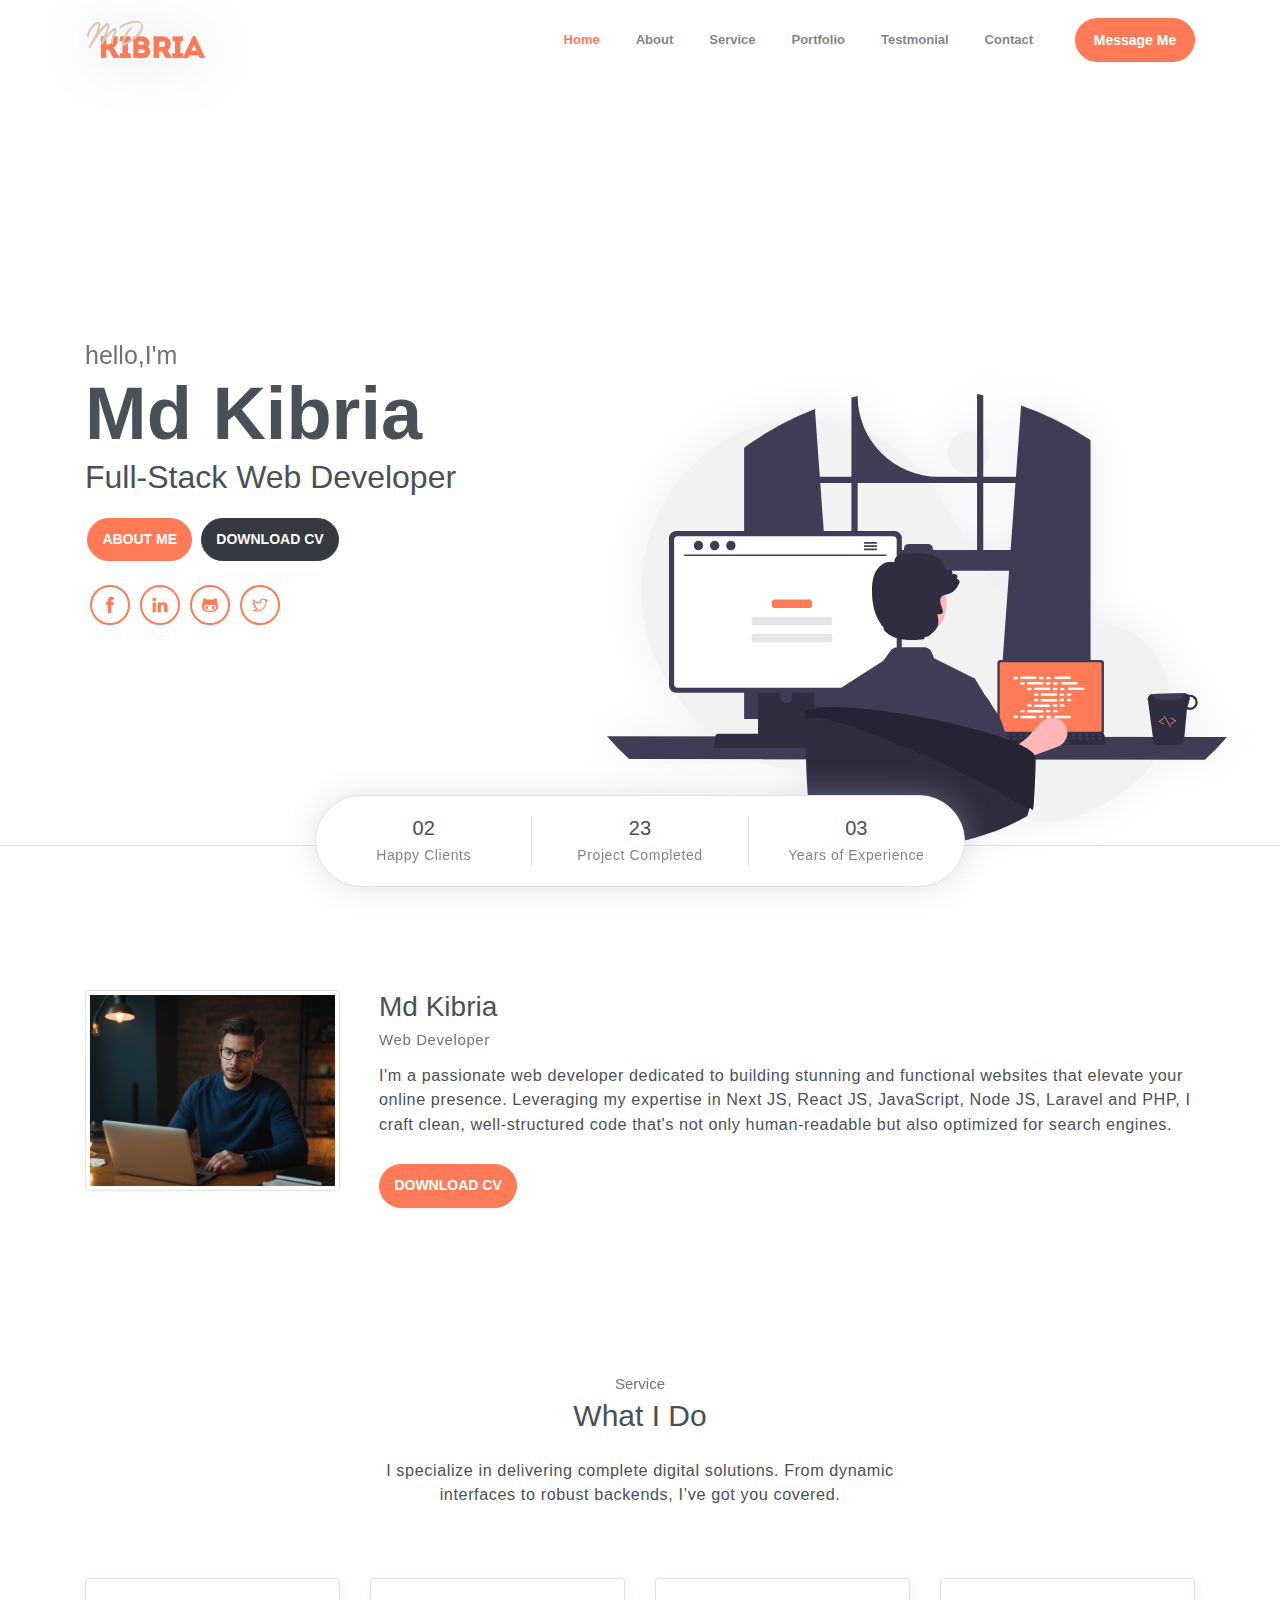
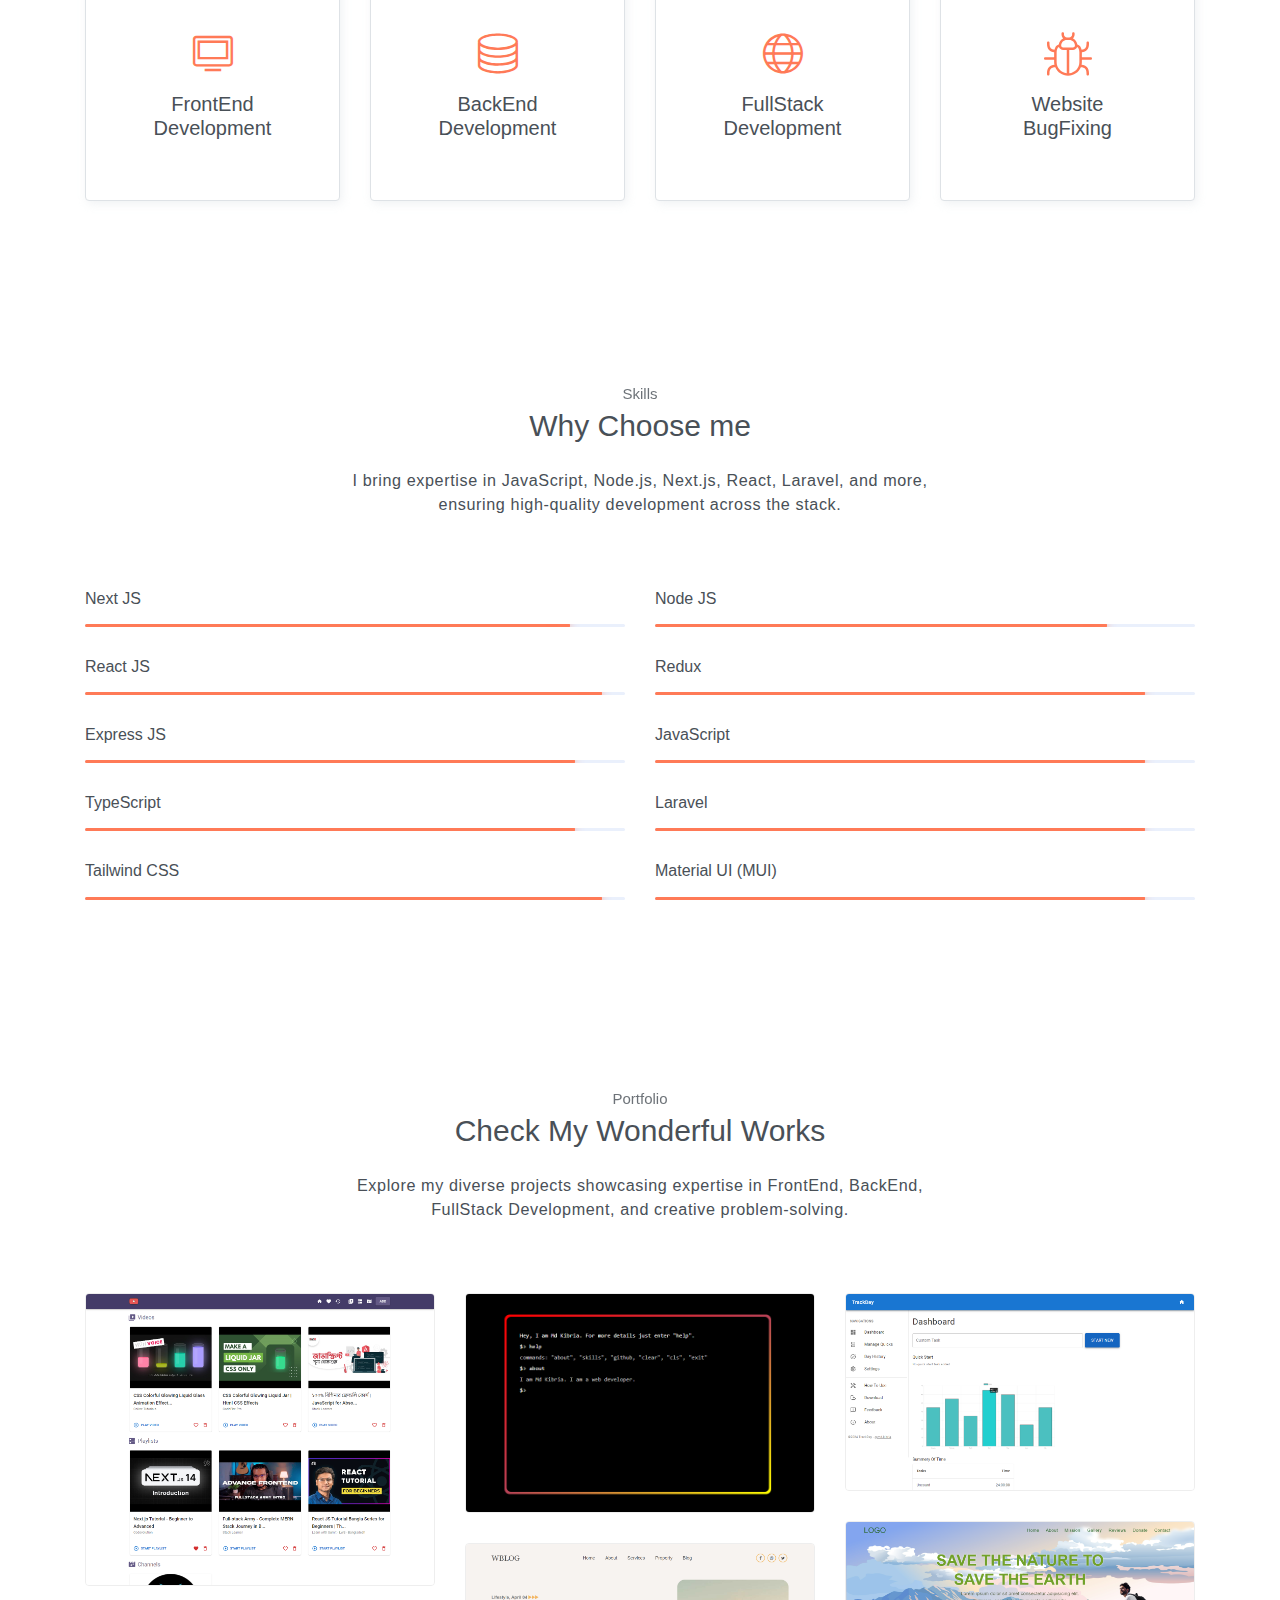
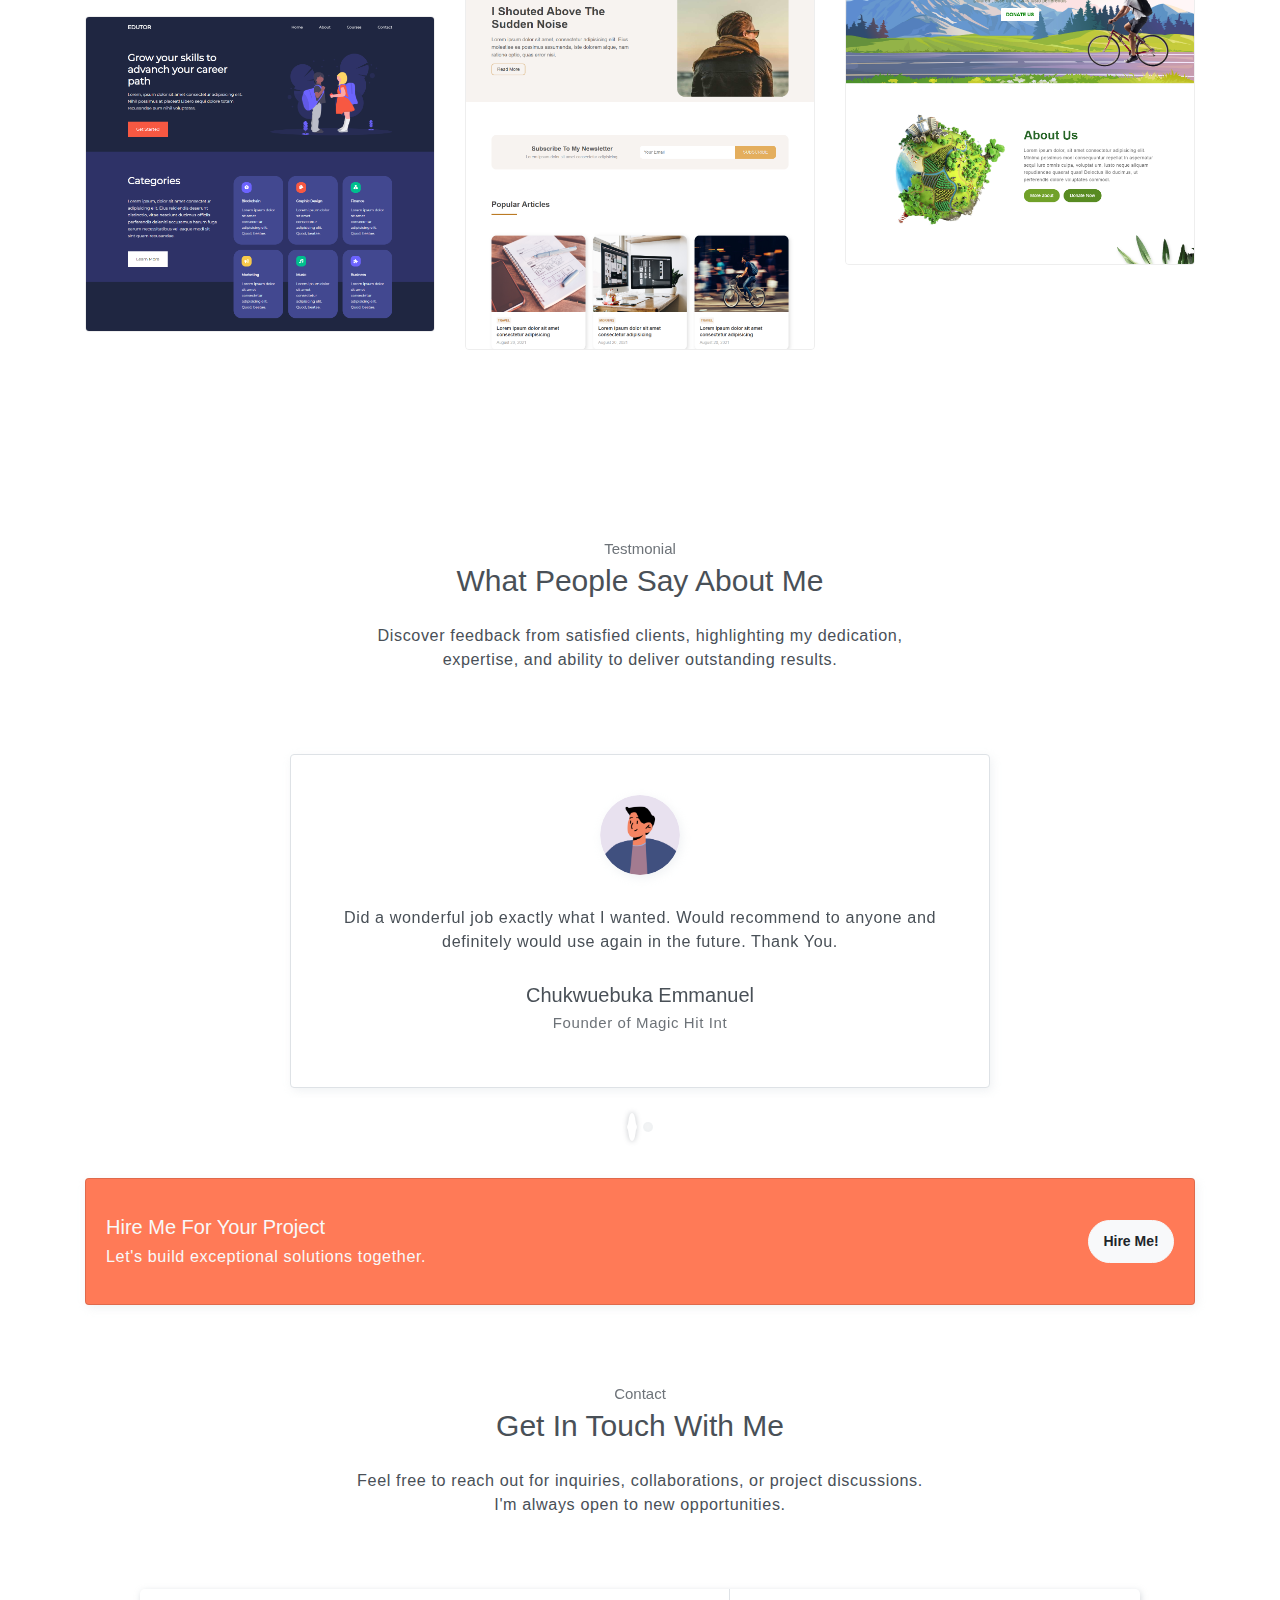
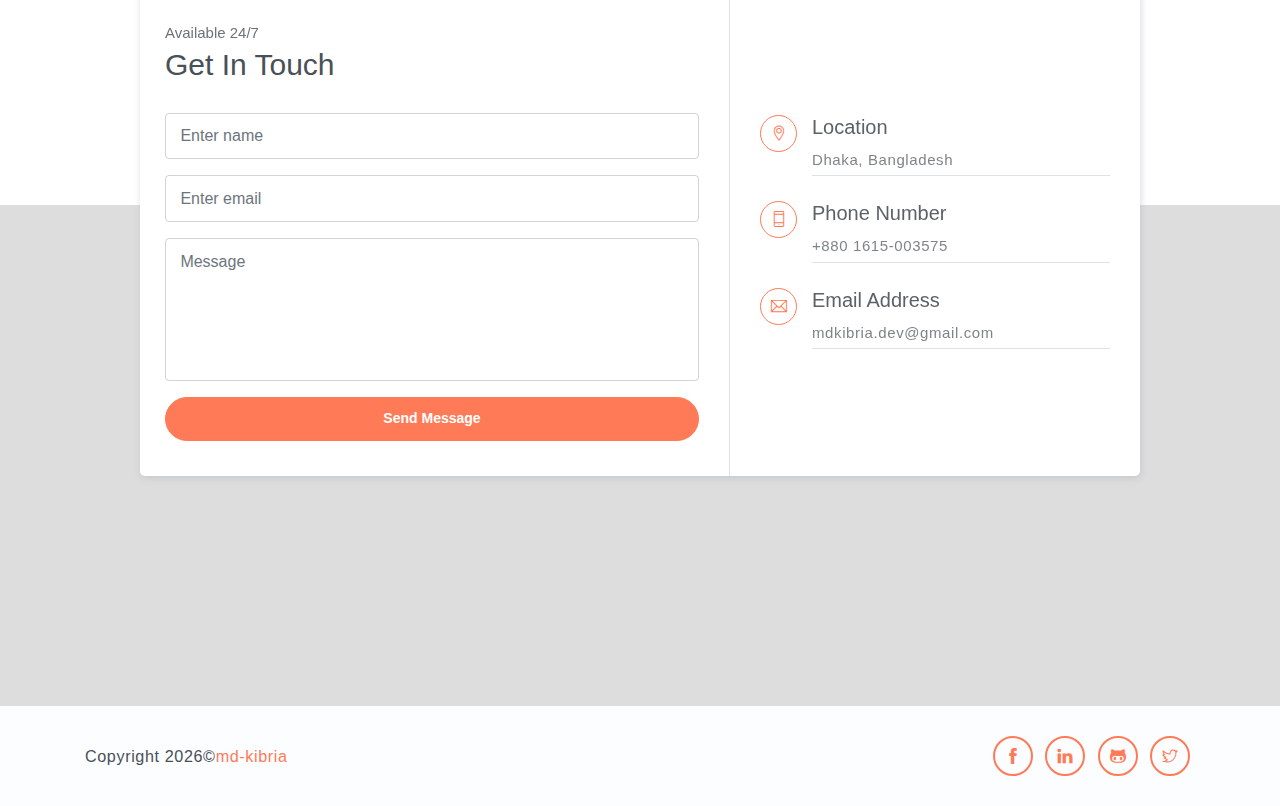
==== commit ec0ead3a: "Customize some h* tag for SEO" ====
--- a/index.html
+++ b/index.html
@@ -1,32 +1,63 @@
 <!DOCTYPE html>
 <html lang="en">
+
 <head>
-	<meta charset="utf-8">
+    <meta charset="utf-8">
     <meta name="viewport" content="width=device-width, initial-scale=1, shrink-to-fit=no">
     <meta name="author" content="Md Kibria">
 
-    <!-- SEO & Social Media Meta Tags -->
+    <!-- favicon icon -->
+    <link rel="icon" href="favicon.ico" type="image/x-icon">
     <title>Md Kibria | Web Developer</title>
-    <meta property="og:title" content="Md Kibria - Web Developer">
     <meta name="description" content="Md Kibria is a professional web developer specializing in Next.js, React, Node.js, Laravel, and more. Explore my portfolio and skills here.">
     <meta name="keywords" content="md kibria, kibria, web developer, full stack, front end, back end, developer, programmer, freelancer, portfolio">
-    <meta property="og:description" content="Md Kibria is a professional web developer specializing in Next.js, React, Node.js, Laravel, and more. Explore my portfolio and skills here.">
+
+    <!-- Open Graph tags -->
+    <meta property="og:title" content="Md Kibria - Web Developer">
+    <meta property="og:description" content="I'm a professional web developer specializing in Next.js, React, Node.js, Laravel, and more. Explore my portfolio and skills here.">
     <meta property="og:image" content="assets/imgs/md kibria.png">
-
-    <!-- favicon icon -->
-     <link rel="icon" href="favicon.ico" type="image/x-icon">
+    <meta property="og:url" content="https://mdkibria.netlify.app/">
+
+    <!-- Twitter Card tags -->
+    <meta name="twitter:card" content="summary_large_image">
+    <meta name="twitter:title" content="Md Kibria - Web Developer">
+    <meta name="twitter:description" content="I'm a professional web developer specializing in Next.js, React, Node.js, Laravel, and more. Explore my portfolio and skills here.">
+    <meta name="twitter:image" content="https://mdkibria.netlify.app/assets/imgs/md%20kibria.png">
+
     <!-- font icons -->
     <link rel="stylesheet" href="assets/vendors/themify-icons/css/themify-icons.css">
     <!-- Bootstrap + Steller main styles -->
-	<link rel="stylesheet" href="assets/css/steller.css">
+    <link rel="stylesheet" href="assets/css/steller.css">
+
+    <!-- Schema Markup -->
+    <script type="application/ld+json">
+        {
+          "@context": "https://schema.org",
+          "@type": "Person",
+          "name": "Md Kibria",
+          "image": "https://mdkibria.netlify.app/assets/imgs/md%20kibria.png",
+          "url": "https://mdkibria.netlify.app/",
+          "jobTitle": "Web Developer",
+          "description": "I'm a passionate web developer dedicated to building stunning and functional websites.",
+          "sameAs": [
+            "https://github.com/md-kibria",
+            "https://www.linkedin.com/in/md-kibria-a1170b2b4",
+            "https://x.com/mdkibria_dev",
+            "https://www.facebook.com/profile.php?id=100068931456915"
+          ]
+        }
+        </script>
 </head>
+
 <body data-spy="scroll" data-target=".navbar" data-offset="40" id="home">
 
     <!-- Page navigation -->
     <nav class="navbar navbar-expand-lg navbar-light fixed-top" data-spy="affix" data-offset-top="0">
         <div class="container">
-            <a class="navbar-brand" href="/"><img src="assets/imgs/logo.png" style="height: 40px; width: auto;" alt=""></a>
-            <button class="navbar-toggler" type="button" data-toggle="collapse" data-target="#navbarSupportedContent" aria-controls="navbarSupportedContent" aria-expanded="false" aria-label="Toggle navigation">
+            <a class="navbar-brand" href="/"><img src="assets/imgs/logo.png" style="height: 40px; width: auto;"
+                    alt="logo"></a>
+            <button class="navbar-toggler" type="button" data-toggle="collapse" data-target="#navbarSupportedContent"
+                aria-controls="navbarSupportedContent" aria-expanded="false" aria-label="Toggle navigation">
                 <span class="navbar-toggler-icon"></span>
             </button>
 
@@ -40,7 +71,7 @@
                     </li>
                     <li class="nav-item">
                         <a class="nav-link" href="#service">Service</a>
-                    </li>                   
+                    </li>
                     <li class="nav-item">
                         <a class="nav-link" href="#portfolio">Portfolio</a>
                     </li>
@@ -55,7 +86,7 @@
                     </li>
                 </ul>
             </div>
-        </div>          
+        </div>
     </nav>
     <!-- End of page navibation -->
 
@@ -65,7 +96,7 @@
             <div class="infos">
                 <h6 class="subtitle">hello,I'm</h6>
                 <h1 class="title">Md Kibria</h1>
-                <p>Full-Stack Web Developer</p>
+                <h2>Full-Stack Web Developer</h2>
 
                 <div class="buttons pt-3">
                     <a href="#about">
@@ -77,48 +108,55 @@
                 </div>
 
                 <div class="socials mt-4">
-                    <a class="social-item" target="_blank" href="https://www.facebook.com/profile.php?id=100068931456915"><i class="ti-facebook"></i></a>
-                    <a class="social-item" target="_blank" href="https://www.linkedin.com/in/md-kibria-a1170b2b4"><i class="ti-linkedin"></i></a>
-                    <a class="social-item" target="_blank" href="https://github.com/md-kibria"><i class="ti-github"></i></a>
-                    <a class="social-item" target="_blank" href="https://x.com/mdkibria_dev"><i class="ti-twitter"></i></a>
-                </div>
-            </div>              
+                    <a class="social-item" target="_blank"
+                        href="https://www.facebook.com/profile.php?id=100068931456915"><i class="ti-facebook"></i></a>
+                    <a class="social-item" target="_blank" href="https://www.linkedin.com/in/md-kibria-a1170b2b4"><i
+                            class="ti-linkedin"></i></a>
+                    <a class="social-item" target="_blank" href="https://github.com/md-kibria"><i
+                            class="ti-github"></i></a>
+                    <a class="social-item" target="_blank" href="https://x.com/mdkibria_dev"><i
+                            class="ti-twitter"></i></a>
+                </div>
+            </div>
             <div class="img-holder">
                 <img src="assets/imgs/hero-2.svg" alt="">
-            </div>      
-        </div>  
+            </div>
+        </div>
 
         <!-- Header-widget -->
         <div class="widget">
             <div class="widget-item">
-                <h2>02</h2>
+                <h5>02</h5>
                 <p>Happy Clients</p>
             </div>
             <div class="widget-item">
-                <h2>23</h2>
+                <h5>23</h5>
                 <p>Project Completed</p>
             </div>
             <div class="widget-item">
-                <h2>03</h2>
+                <h5>03</h5>
                 <p>Years of Experience </p>
             </div>
         </div>
     </header>
     <!-- End of Page Header -->
-    
+
     <!-- About section -->
     <section id="about" class="section mt-3">
         <div class="container mt-5">
             <div class="row text-center text-md-left">
                 <div class="col-md-3">
-                    <img src="assets/imgs/md kibria.png" alt="md kibria developer" class="img-thumbnail mb-4">
+                    <img src="assets/imgs/md kibria.png" alt="Md Kibria - Web Developer" class="img-thumbnail mb-4">
                 </div>
                 <div class="pl-md-4 col-md-9">
-                    <h1 class="title">Md Kibria</h1>
+                    <h2 class="title">Md Kibria</h2>
                     <p class="subtitle">Web Developer</p>
-                    <p>I'm a passionate web developer dedicated to building stunning and functional websites that elevate your online presence. Leveraging my expertise in Next JS, React JS, JavaScript, Node JS, Laravel and PHP, I craft clean, well-structured code that's not only human-readable but also optimized for search engines.</p>
+                    <p>I'm a passionate web developer dedicated to building stunning and functional websites that
+                        elevate your online presence. Leveraging my expertise in Next JS, React JS, JavaScript, Node JS,
+                        Laravel and PHP, I craft clean, well-structured code that's not only human-readable but also
+                        optimized for search engines.</p>
                     <a href="resume/Md Kibria's Resume.pdf" download="Md Kibria's Resume.pdf">
-                        <button class="btn btn-primary rounded mt-3">DOWNLOAD CV</button>                   
+                        <button class="btn btn-primary rounded mt-3">DOWNLOAD CV</button>
                     </a>
                 </div>
             </div>
@@ -130,14 +168,15 @@
         <div class="container text-center">
             <h6 class="subtitle">Service</h6>
             <h6 class="section-title mb-4">What I Do</h6>
-            <p class="mb-5 pb-4 section-st-w">I specialize in delivering complete digital solutions. From dynamic interfaces to robust backends, I’ve got you covered.</p>
+            <p class="mb-5 pb-4 section-st-w">I specialize in delivering complete digital solutions. From dynamic
+                interfaces to robust backends, I’ve got you covered.</p>
 
             <div class="row">
                 <div class="col-sm-6 col-md-3 mb-4">
                     <div class="custom-card card border">
                         <div class="card-body">
                             <i class="icon ti-desktop"></i>
-                            <h5>FrontEnd <br/> Development</h5>
+                            <h5>FrontEnd <br /> Development</h5>
                         </div>
                     </div>
                 </div>
@@ -145,7 +184,7 @@
                     <div class="custom-card card border">
                         <div class="card-body">
                             <i class="icon ti-server"></i>
-                            <h5>BackEnd <br/> Development</h5>
+                            <h5>BackEnd <br /> Development</h5>
                         </div>
                     </div>
                 </div>
@@ -153,18 +192,22 @@
                     <div class="custom-card card border">
                         <div class="card-body">
                             <i class="icon ti-world"></i>
-                            <h5>FullStack <br/> Development</h5>
+                            <h5>FullStack <br /> Development</h5>
                         </div>
                     </div>
                 </div>
                 <div class="col-sm-6 col-md-3 mb-4">
                     <div class="custom-card card border">
                         <div class="card-body">
-                            <i class="icon xx-bug" style="height: 40px; display: flex; align-items: center; justify-content: center;">
-                                <svg fill="#" height="48px" width="48px" version="1.1" id="Layer_1" xmlns="http://www.w3.org/2000/svg" xmlns:xlink="http://www.w3.org/1999/xlink" viewBox="0 0 512 512" xml:space="preserve">
-                                <g>
+                            <i class="icon xx-bug"
+                                style="height: 40px; display: flex; align-items: center; justify-content: center;">
+                                <svg fill="#" height="48px" width="48px" version="1.1" id="Layer_1"
+                                    xmlns="http://www.w3.org/2000/svg" xmlns:xlink="http://www.w3.org/1999/xlink"
+                                    viewBox="0 0 512 512" xml:space="preserve">
                                     <g>
-                                        <path d="M498.667,290.667H404V240c0-1.016,0.313-2.036,0.291-3.055C452.4,231.927,480,200.272,480,148.333v-12
+                                        <g>
+                                            <path
+                                                d="M498.667,290.667H404V240c0-1.016,0.313-2.036,0.291-3.055C452.4,231.927,480,200.272,480,148.333v-12
                                             c0-7.364-5.971-13.333-13.333-13.333s-13.333,5.969-13.333,13.333v12c0,38.399-17.005,58.821-51.885,62.167
                                             c-6.069-27.025-20.875-50.381-45.537-55.7c-3.745-28.54-21.413-52.689-46.115-65.227c10.321-10.501,16.871-24.887,16.871-40.74V37
                                             c0-7.364-5.971-13.333-13.333-13.333S300,29.636,300,37v11.833C300,66.203,285.536,80,268.167,80h-23
@@ -180,12 +223,12 @@
                                             M242.667,460.855c-60.333-6.964-108-58.353-108-120.521V240c0-20.793,6.948-50.531,24.483-58.035
                                             c6.627,18.368,24.56,31.368,45.184,31.368h38.333V460.855z M204.333,186.667c-11.58,0-21-9.42-21-21c0-32.532,26.468-59,59-59
                                             h2.833h23H271c32.532,0,59,26.468,59,59c0,11.58-9.42,21-21,21H204.333z M377.333,340.333c0,62.627-47.027,114.32-108,120.673
-                                            V213.333H309c20.624,0,37.891-13,44.517-31.368c17.535,7.504,23.816,37.241,23.816,58.035V340.333z"/>
+                                            V213.333H309c20.624,0,37.891-13,44.517-31.368c17.535,7.504,23.816,37.241,23.816,58.035V340.333z" />
+                                        </g>
                                     </g>
-                                </g>
                                 </svg>
                             </i>
-                            <h5>Website <br/> BugFixing</h5>
+                            <h5>Website <br /> BugFixing</h5>
                         </div>
                     </div>
                 </div>
@@ -199,70 +242,81 @@
         <div class="container text-center">
             <h6 class="subtitle">Skills</h6>
             <h6 class="section-title mb-4">Why Choose me</h6>
-            <p class="mb-5 pb-4 section-st-w">I bring expertise in JavaScript, Node.js, Next.js, React, Laravel, and more, ensuring high-quality development across the stack.</p>
+            <p class="mb-5 pb-4 section-st-w">I bring expertise in JavaScript, Node.js, Next.js, React, Laravel, and
+                more, ensuring high-quality development across the stack.</p>
 
             <div class="row text-left">
                 <div class="col-sm-6">
                     <h6 class="mb-3">Next JS</h6>
                     <div class="progress">
-                        <div class="progress-bar bg-primary" role="progressbar" style="width: 89%;" aria-valuenow="25" aria-valuemin="0" aria-valuemax="100"><span>89%</span></div>
+                        <div class="progress-bar bg-primary" role="progressbar" style="width: 89%;" aria-valuenow="25"
+                            aria-valuemin="0" aria-valuemax="100"><span>89%</span></div>
                     </div>
                 </div>
                 <div class="col-sm-6">
                     <h6 class="mb-3">Node JS</h6>
                     <div class="progress">
-                        <div class="progress-bar bg-primary" role="progressbar" style="width: 83%;" aria-valuenow="25" aria-valuemin="0" aria-valuemax="100"><span>83%</span></div>
+                        <div class="progress-bar bg-primary" role="progressbar" style="width: 83%;" aria-valuenow="25"
+                            aria-valuemin="0" aria-valuemax="100"><span>83%</span></div>
                     </div>
                 </div>
                 <div class="col-sm-6">
                     <h6 class="mb-3">React JS</h6>
                     <div class="progress">
-                        <div class="progress-bar bg-primary" role="progressbar" style="width: 95%;" aria-valuenow="25" aria-valuemin="0" aria-valuemax="100"><span>95%</span></div>
+                        <div class="progress-bar bg-primary" role="progressbar" style="width: 95%;" aria-valuenow="25"
+                            aria-valuemin="0" aria-valuemax="100"><span>95%</span></div>
                     </div>
                 </div>
                 <div class="col-sm-6">
                     <h6 class="mb-3">Redux</h6>
                     <div class="progress">
-                        <div class="progress-bar bg-primary" role="progressbar" style="width: 90%;" aria-valuenow="25" aria-valuemin="0" aria-valuemax="100"><span>90%</span></div>
+                        <div class="progress-bar bg-primary" role="progressbar" style="width: 90%;" aria-valuenow="25"
+                            aria-valuemin="0" aria-valuemax="100"><span>90%</span></div>
                     </div>
                 </div>
                 <div class="col-sm-6">
                     <h6 class="mb-3">Express JS</h6>
                     <div class="progress">
-                        <div class="progress-bar bg-primary" role="progressbar" style="width: 90%;" aria-valuenow="25" aria-valuemin="0" aria-valuemax="100"><span>90%</span></div>
+                        <div class="progress-bar bg-primary" role="progressbar" style="width: 90%;" aria-valuenow="25"
+                            aria-valuemin="0" aria-valuemax="100"><span>90%</span></div>
                     </div>
                 </div>
                 <div class="col-sm-6">
                     <h6 class="mb-3">JavaScript</h6>
                     <div class="progress">
-                        <div class="progress-bar bg-primary" role="progressbar" style="width: 90%;" aria-valuenow="25" aria-valuemin="0" aria-valuemax="100"><span>90%</span></div>
+                        <div class="progress-bar bg-primary" role="progressbar" style="width: 90%;" aria-valuenow="25"
+                            aria-valuemin="0" aria-valuemax="100"><span>90%</span></div>
                     </div>
                 </div>
                 <div class="col-sm-6">
                     <h6 class="mb-3">TypeScript</h6>
                     <div class="progress">
-                        <div class="progress-bar bg-primary" role="progressbar" style="width: 90%;" aria-valuenow="25" aria-valuemin="0" aria-valuemax="100"><span>90%</span></div>
+                        <div class="progress-bar bg-primary" role="progressbar" style="width: 90%;" aria-valuenow="25"
+                            aria-valuemin="0" aria-valuemax="100"><span>90%</span></div>
                     </div>
                 </div>
                 <div class="col-sm-6">
                     <h6 class="mb-3">Laravel</h6>
                     <div class="progress">
-                        <div class="progress-bar bg-primary" role="progressbar" style="width: 90%;" aria-valuenow="25" aria-valuemin="0" aria-valuemax="100"><span>90%</span></div>
+                        <div class="progress-bar bg-primary" role="progressbar" style="width: 90%;" aria-valuenow="25"
+                            aria-valuemin="0" aria-valuemax="100"><span>90%</span></div>
                     </div>
                 </div>
                 <div class="col-sm-6">
                     <h6 class="mb-3">Tailwind CSS</h6>
                     <div class="progress">
-                        <div class="progress-bar bg-primary" role="progressbar" style="width: 95%;" aria-valuenow="25" aria-valuemin="0" aria-valuemax="100"><span>90%</span></div>
+                        <div class="progress-bar bg-primary" role="progressbar" style="width: 95%;" aria-valuenow="25"
+                            aria-valuemin="0" aria-valuemax="100"><span>90%</span></div>
                     </div>
                 </div>
                 <div class="col-sm-6">
                     <h6 class="mb-3">Material UI (MUI)</h6>
                     <div class="progress">
-                        <div class="progress-bar bg-primary" role="progressbar" style="width: 90%;" aria-valuenow="25" aria-valuemin="0" aria-valuemax="100"><span>90%</span></div>
-                    </div>
-                </div>
-            </div>  
+                        <div class="progress-bar bg-primary" role="progressbar" style="width: 90%;" aria-valuenow="25"
+                            aria-valuemin="0" aria-valuemax="100"><span>90%</span></div>
+                    </div>
+                </div>
+            </div>
         </div>
     </section>
     <!-- End of Skills sections -->
@@ -272,74 +326,85 @@
         <div class="container text-center">
             <h6 class="subtitle">Portfolio</h6>
             <h6 class="section-title mb-4">Check My Wonderful Works</h6>
-            <p class="mb-5 pb-4 section-st-w">Explore my diverse projects showcasing expertise in FrontEnd, BackEnd, FullStack Development, and creative problem-solving.</p>
+            <p class="mb-5 pb-4 section-st-w">Explore my diverse projects showcasing expertise in FrontEnd, BackEnd,
+                FullStack Development, and creative problem-solving.</p>
 
             <div class="row">
                 <div class="col-sm-4">
                     <div class="img-wrapper">
-                        <img src="assets/imgs/folio-1.png" alt="">
+                        <img src="assets/imgs/folio-1.png" alt="Clean YouTube">
                         <div class="overlay">
                             <div class="overlay-infos">
                                 <h5>Clean YouTube</h5>
-                                <a href="javascript:showImageModal('assets/imgs/folio-1.png')"><i class="ti-zoom-in"></i></a>
-                                <a href="https://clean-youtube-app.netlify.app/" target="_blank"><i class="ti-link"></i></a>
-                            </div>  
+                                <a href="javascript:showImageModal('assets/imgs/folio-1.png')"><i
+                                        class="ti-zoom-in"></i></a>
+                                <a href="https://clean-youtube-app.netlify.app/" target="_blank"><i
+                                        class="ti-link"></i></a>
+                            </div>
                         </div>
                     </div>
                     <div class="img-wrapper">
-                        <img src="assets/imgs/folio-2.png" alt="">
+                        <img src="assets/imgs/folio-2.png" alt="Course Selling Site">
                         <div class="overlay">
                             <div class="overlay-infos">
                                 <h5>Course Selling Site</h5>
-                                <a href="javascript:showImageModal('assets/imgs/folio-2.png')"><i class="ti-zoom-in"></i></a>
-                                <a href="https://md-kibria.github.io/education-website/" target="_blank"><i class="ti-link"></i></a>
-                            </div>                              
-                        </div>
-                    </div>                  
+                                <a href="javascript:showImageModal('assets/imgs/folio-2.png')"><i
+                                        class="ti-zoom-in"></i></a>
+                                <a href="https://md-kibria.github.io/education-website/" target="_blank"><i
+                                        class="ti-link"></i></a>
+                            </div>
+                        </div>
+                    </div>
                 </div>
                 <div class="col-sm-4">
                     <div class="img-wrapper">
-                        <img src="assets/imgs/folio-3.png" alt="">
+                        <img src="assets/imgs/folio-3.png" alt="Cli Portfolio">
                         <div class="overlay">
                             <div class="overlay-infos">
                                 <h5>Cli Portfolio</h5>
-                                <a href="javascript:showImageModal('assets/imgs/folio-3.png')"><i class="ti-zoom-in"></i></a>
+                                <a href="javascript:showImageModal('assets/imgs/folio-3.png')"><i
+                                        class="ti-zoom-in"></i></a>
                                 <a href="https://cli-mdkibria.netlify.app/" target="_blank"><i class="ti-link"></i></a>
-                            </div>  
+                            </div>
                         </div>
                     </div>
                     <div class="img-wrapper">
-                        <img src="assets/imgs/folio-4.png" alt="">
+                        <img src="assets/imgs/folio-4.png" alt="Blog Site">
                         <div class="overlay">
                             <div class="overlay-infos">
                                 <h5>Blog Site</h5>
-                                <a href="javascript:showImageModal('assets/imgs/folio-4.png')"><i class="ti-zoom-in"></i></a>
-                                <a href="https://md-kibria.github.io/blog-site/" target="_blank"><i class="ti-link"></i></a>
-                            </div>                            
-                        </div>
-                    </div>                  
+                                <a href="javascript:showImageModal('assets/imgs/folio-4.png')"><i
+                                        class="ti-zoom-in"></i></a>
+                                <a href="https://md-kibria.github.io/blog-site/" target="_blank"><i
+                                        class="ti-link"></i></a>
+                            </div>
+                        </div>
+                    </div>
                 </div>
                 <div class="col-sm-4">
                     <div class="img-wrapper">
-                        <img src="assets/imgs/folio-5.png" alt="">
+                        <img src="assets/imgs/folio-5.png" alt="Track Day">
                         <div class="overlay">
                             <div class="overlay-infos">
                                 <h5>Track Day</h5>
-                                <a href="javascript:showImageModal('assets/imgs/folio-5.png')"><i class="ti-zoom-in"></i></a>
+                                <a href="javascript:showImageModal('assets/imgs/folio-5.png')"><i
+                                        class="ti-zoom-in"></i></a>
                                 <a href="https://trackday-web.netlify.app/" target="_blank"><i class="ti-link"></i></a>
-                            </div>  
+                            </div>
                         </div>
                     </div>
                     <div class="img-wrapper">
-                        <img src="assets/imgs/folio-6.png" alt="">
+                        <img src="assets/imgs/folio-6.png" alt="Non-profit Organization">
                         <div class="overlay">
                             <div class="overlay-infos">
                                 <h5>Non-profit Organization</h5>
-                                <a href="javascript:showImageModal('assets/imgs/folio-6.png')"><i class="ti-zoom-in"></i></a>
-                                <a href="https://md-kibria.github.io/paralax-nature-site/" target="_blank"><i class="ti-link"></i></a>
-                            </div>                              
-                        </div>
-                    </div>                  
+                                <a href="javascript:showImageModal('assets/imgs/folio-6.png')"><i
+                                        class="ti-zoom-in"></i></a>
+                                <a href="https://md-kibria.github.io/paralax-nature-site/" target="_blank"><i
+                                        class="ti-link"></i></a>
+                            </div>
+                        </div>
+                    </div>
                 </div>
             </div>
 
@@ -352,7 +417,8 @@
         <div class="container text-center">
             <h6 class="subtitle">Testmonial</h6>
             <h6 class="section-title mb-4">What People Say About Me</h6>
-            <p class="mb-5 pb-4 section-st-w">Discover feedback from satisfied clients, highlighting my dedication, expertise, and ability to deliver outstanding results.</p>
+            <p class="mb-5 pb-4 section-st-w">Discover feedback from satisfied clients, highlighting my dedication,
+                expertise, and ability to deliver outstanding results.</p>
 
 
             <div id="carouselExampleIndicators" class="carousel slide" data-ride="carousel">
@@ -365,9 +431,10 @@
                         <div class="card testmonial-card border">
                             <div class="card-body">
                                 <img src="assets/imgs/avatar-placeholder.iran.liara.run.png" alt="">
-                                <p>Did a wonderful job exactly what I wanted. Would recommend to anyone and definitely would use again in the future. Thank You.</p>
-                                <h1 class="title">Chukwuebuka Emmanuel</h1>
-                                <h1 class="subtitle">Founder of Magic Hit Int</h1>
+                                <p>Did a wonderful job exactly what I wanted. Would recommend to anyone and definitely
+                                    would use again in the future. Thank You.</p>
+                                <h3 class="title">Chukwuebuka Emmanuel</h3>
+                                <p class="subtitle">Founder of Magic Hit Int</p>
                             </div>
                         </div>
                     </div>
@@ -375,9 +442,10 @@
                         <div class="card testmonial-card border">
                             <div class="card-body">
                                 <img src="assets/imgs/avatar-placeholder.iran.liara.run.png" alt="">
-                                <p>Dear Kibria, I don't know what else I will say but at the moment, keep up the good work.</p>
-                                <h1 class="title">Chukwuebuka Emmanuel</h1>
-                                <h1 class="subtitle">Founder of Magic Hit Int</h1>
+                                <p>Dear Kibria, I don't know what else I will say but at the moment, keep up the good
+                                    work.</p>
+                                <h3 class="title">Chukwuebuka Emmanuel</h3>
+                                <p class="subtitle">Founder of Magic Hit Int</p>
                             </div>
                         </div>
                     </div>
@@ -403,10 +471,10 @@
                             </a>
                         </div>
                     </div>
-                </div> 
-            </div>
-        </div>
-    </section>      
+                </div>
+            </div>
+        </div>
+    </section>
     <!-- End od Hire me section. -->
 
     <!-- Contact Section -->
@@ -414,7 +482,8 @@
         <div class="container text-center">
             <h6 class="subtitle">Contact</h6>
             <h6 class="section-title mb-4">Get In Touch With Me</h6>
-            <p class="mb-5 pb-4 section-st-w">Feel free to reach out for inquiries, collaborations, or project discussions. I'm always open to new opportunities.</p>
+            <p class="mb-5 pb-4 section-st-w">Feel free to reach out for inquiries, collaborations, or project
+                discussions. I'm always open to new opportunities.</p>
 
             <div class="contact text-left">
                 <div class="form">
@@ -422,13 +491,16 @@
                     <h6 class="section-title mb-4">Get In Touch</h6>
                     <form action="https://formspree.io/f/manwkrpg" method="POST">
                         <div class="form-group">
-                            <input type="text" class="form-control" name="name" id="name" placeholder="Enter name" required>
+                            <input type="text" class="form-control" name="name" id="name" placeholder="Enter name"
+                                required>
                         </div>
                         <div class="form-group">
-                            <input type="email" class="form-control" name="email" id="email" aria-describedby="emailHelp" placeholder="Enter email" required>
+                            <input type="email" class="form-control" name="email" id="email"
+                                aria-describedby="emailHelp" placeholder="Enter email" required>
                         </div>
                         <div class="form-group">
-                            <textarea name="message" id="exampleInputMessage1" cols="30" rows="5" class="form-control" placeholder="Message" style="resize: none;"></textarea>
+                            <textarea name="message" id="exampleInputMessage1" cols="30" rows="5" class="form-control"
+                                placeholder="Message" style="resize: none;"></textarea>
                         </div>
                         <button type="submit" class="btn btn-primary btn-block rounded w-lg">Send Message</button>
                     </form>
@@ -436,22 +508,22 @@
                     <script>
                         const form = document.querySelector('form');
                         form.addEventListener('submit', async (event) => {
-                          event.preventDefault();
-                          const formData = new FormData(form);
-                          const response = await fetch(form.action, {
-                            method: form.method,
-                            body: formData,
-                            headers: { 'Accept': 'application/json' }
-                          });
-                      
-                          if (response.ok) {
-                            alert('Message sent successfully!');
-                            form.reset();
-                          } else {
-                            alert('Something went wrong. Please try again later.');
-                          }
+                            event.preventDefault();
+                            const formData = new FormData(form);
+                            const response = await fetch(form.action, {
+                                method: form.method,
+                                body: formData,
+                                headers: { 'Accept': 'application/json' }
+                            });
+
+                            if (response.ok) {
+                                alert('Message sent successfully!');
+                                form.reset();
+                            } else {
+                                alert('Something went wrong. Please try again later.');
+                            }
                         });
-                      </script>
+                    </script>
                 </div>
                 <div class="contact-infos">
                     <div class="item">
@@ -459,14 +531,14 @@
                         <div class="">
                             <h5>Location</h5>
                             <p>Dhaka, Bangladesh</p>
-                        </div>                          
+                        </div>
                     </div>
                     <div class="item">
                         <i class="ti-mobile"></i>
                         <div>
                             <h5>Phone Number</h5>
                             <p>+880 1615-003575</p>
-                        </div>                          
+                        </div>
                     </div>
                     <div class="item">
                         <i class="ti-email"></i>
@@ -475,12 +547,12 @@
                             <p>mdkibria.dev@gmail.com</p>
                         </div>
                     </div>
-                </div>                  
-            </div>
-        </div>  
+                </div>
+            </div>
+        </div>
         <div id="map" style="background-color: #ddd;">
             <!-- <iframe src="https://snazzymaps.com/embed/61257"></iframe> -->
-        </div>      
+        </div>
     </section>
     <!-- End of Contact Section -->
 
@@ -489,57 +561,66 @@
         <div class="container">
             <div class="row row-rev align-items-center">
                 <div class="col-sm-6">
-                    <p>Copyright <script>document.write(new Date().getFullYear())</script>&copy;<a href="/" target="_blank">md-kibria</a></p>
+                    <p>Copyright
+                        <script>document.write(new Date().getFullYear())</script>&copy;<a href="/"
+                            target="_blank">md-kibria</a>
+                    </p>
                 </div>
                 <div class="col-sm-6">
                     <div class="socials">
-                        <a class="social-item" target="_blank" href="https://www.facebook.com/profile.php?id=100068931456915"><i class="ti-facebook"></i></a>
-                        <a class="social-item" target="_blank" href="https://www.linkedin.com/in/md-kibria-a1170b2b4"><i class="ti-linkedin"></i></a>
-                        <a class="social-item" target="_blank" href="https://github.com/md-kibria"><i class="ti-github"></i></a>
-                        <a class="social-item" target="_blank" href="https://x.com/mdkibria_dev"><i class="ti-twitter"></i></a>
-                    </div>
-                </div>
-            </div>
-        </div>
-    </footer> 
+                        <a class="social-item" target="_blank"
+                            href="https://www.facebook.com/profile.php?id=100068931456915"><i
+                                class="ti-facebook"></i></a>
+                        <a class="social-item" target="_blank" href="https://www.linkedin.com/in/md-kibria-a1170b2b4"><i
+                                class="ti-linkedin"></i></a>
+                        <a class="social-item" target="_blank" href="https://github.com/md-kibria"><i
+                                class="ti-github"></i></a>
+                        <a class="social-item" target="_blank" href="https://x.com/mdkibria_dev"><i
+                                class="ti-twitter"></i></a>
+                    </div>
+                </div>
+            </div>
+        </div>
+    </footer>
     <!-- End of page footer -->
 
 
     <!-- Modal structure for displaying the image -->
     <div class="modal fade" id="imageModal" tabindex="-1" aria-labelledby="imageModalLabel" aria-hidden="true">
         <div class="modal-dialog modal-lg">
-        <div class="modal-content">
-            <div class="modal-header">
-            <h5 class="modal-title" id="imageModalLabel">Image Preview</h5>
-            <button type="button" class="close" data-dismiss="modal" aria-label="Close">
-                <span aria-hidden="true">&times;</span>
-            </button>
-            </div>
-            <div class="modal-body">
-            <img id="modalImage" src="" class="img-fluid" alt="Selected Image" />
-            </div>
-        </div>
+            <div class="modal-content">
+                <div class="modal-header">
+                    <h5 class="modal-title" id="imageModalLabel">Image Preview</h5>
+                    <button type="button" class="close" data-dismiss="modal" aria-label="Close">
+                        <span aria-hidden="true">&times;</span>
+                    </button>
+                </div>
+                <div class="modal-body">
+                    <img id="modalImage" src="" class="img-fluid" alt="Selected Image" />
+                </div>
+            </div>
         </div>
     </div>
 
-  <script>
-    function showImageModal(imageSrc) {
-      // Set the image source in the modal
-      document.getElementById('modalImage').src = imageSrc;
-      
-      // Show the modal
-      $('#imageModal').modal('show');
-    }
-  </script>
-	
-	<!-- core  -->
+    <script>
+        function showImageModal(imageSrc) {
+            // Set the image source in the modal
+            document.getElementById('modalImage').src = imageSrc;
+
+            // Show the modal
+            $('#imageModal').modal('show');
+        }
+    </script>
+
+    <!-- core  -->
     <script src="assets/vendors/jquery/jquery-3.4.1.js"></script>
     <script src="assets/vendors/bootstrap/bootstrap.bundle.js"></script>
     <!-- bootstrap 3 affix -->
-	<script src="assets/vendors/bootstrap/bootstrap.affix.js"></script>
+    <script src="assets/vendors/bootstrap/bootstrap.affix.js"></script>
 
     <!-- steller js -->
     <script src="assets/js/steller.js"></script>
 
 </body>
-</html>
+
+</html>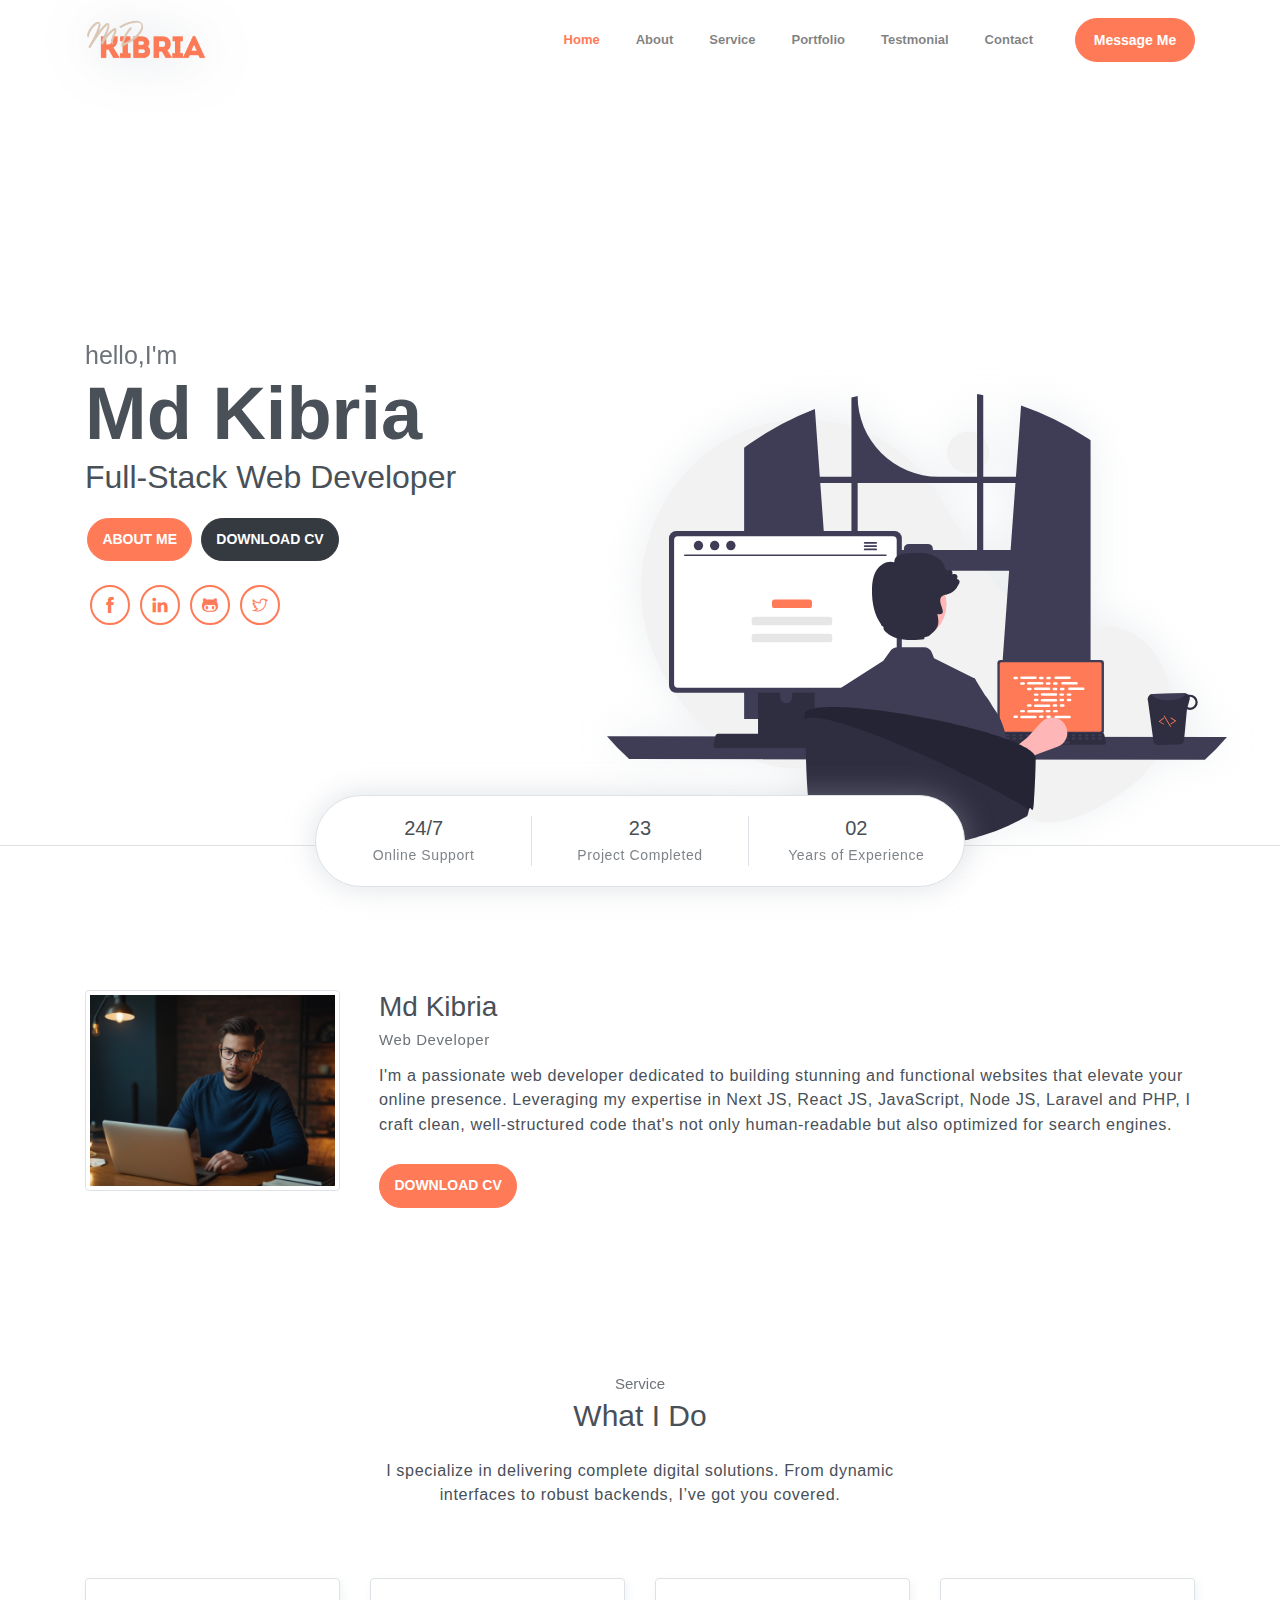
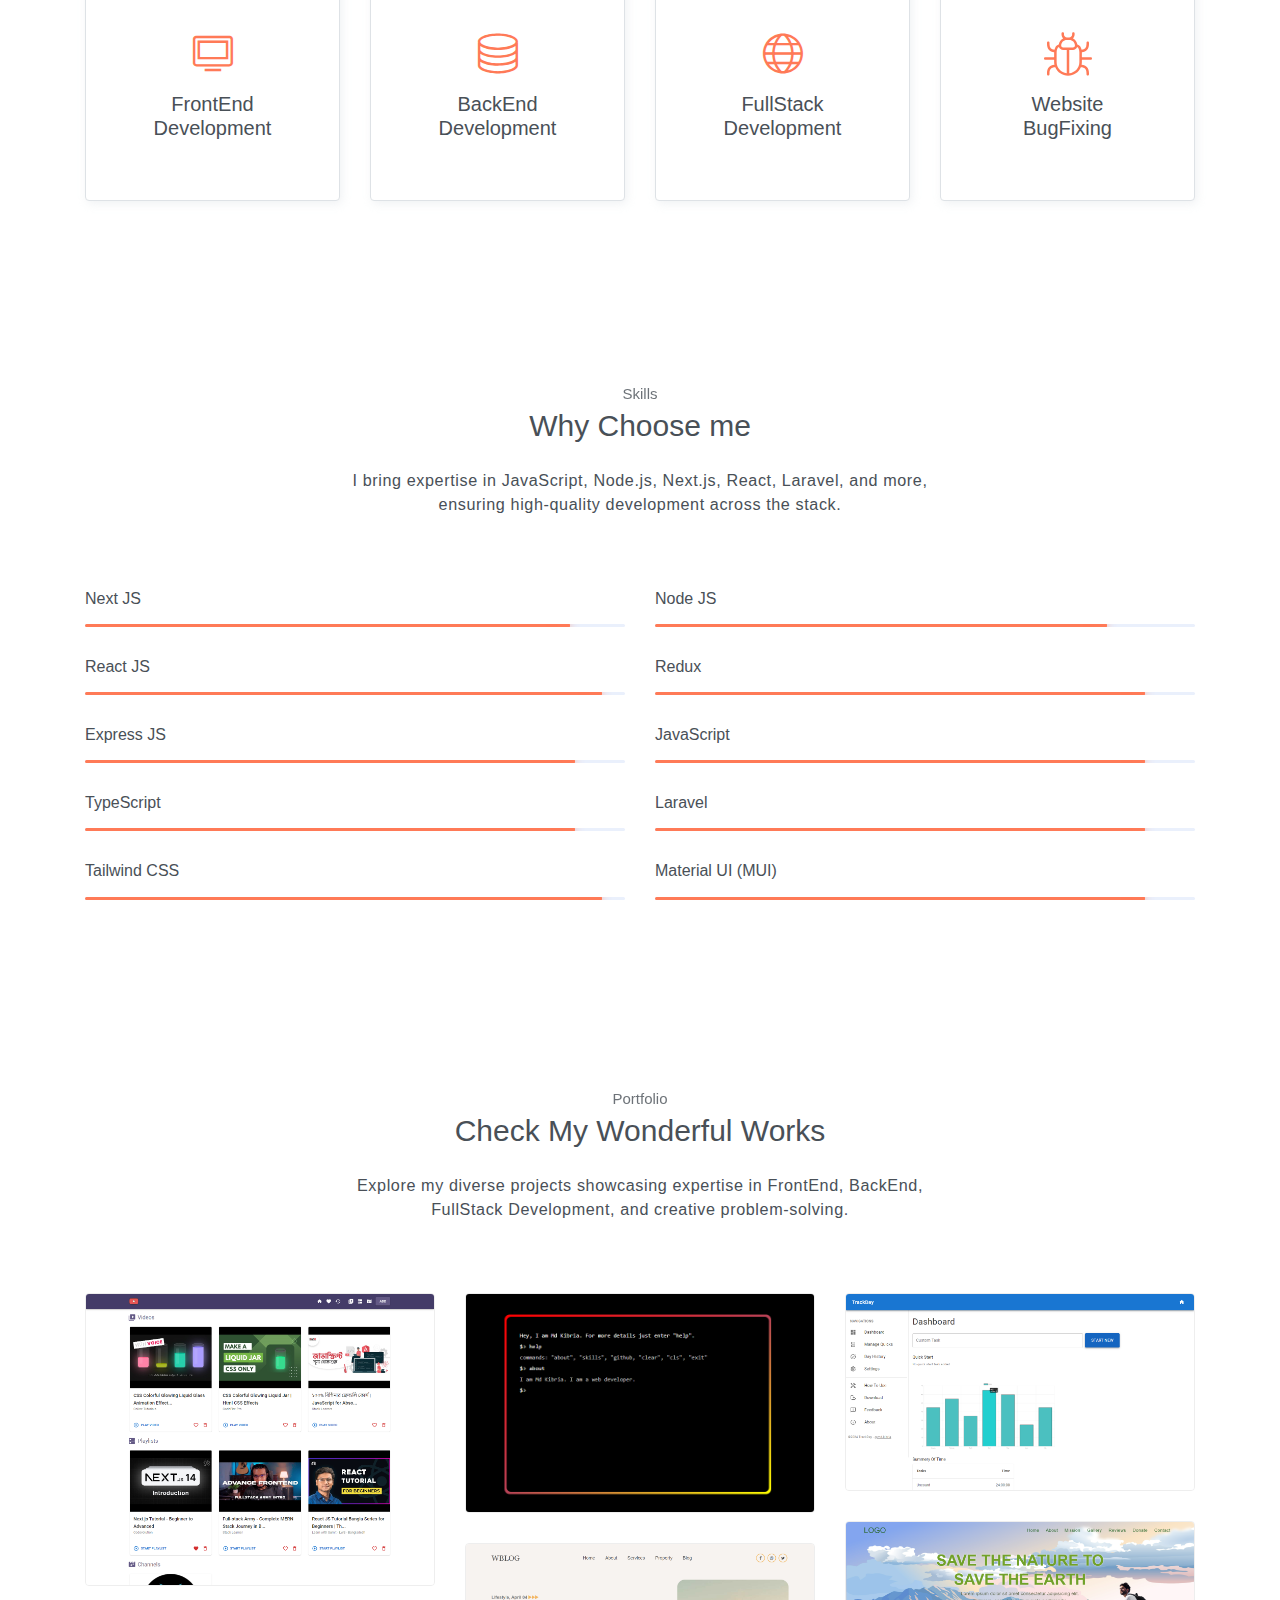
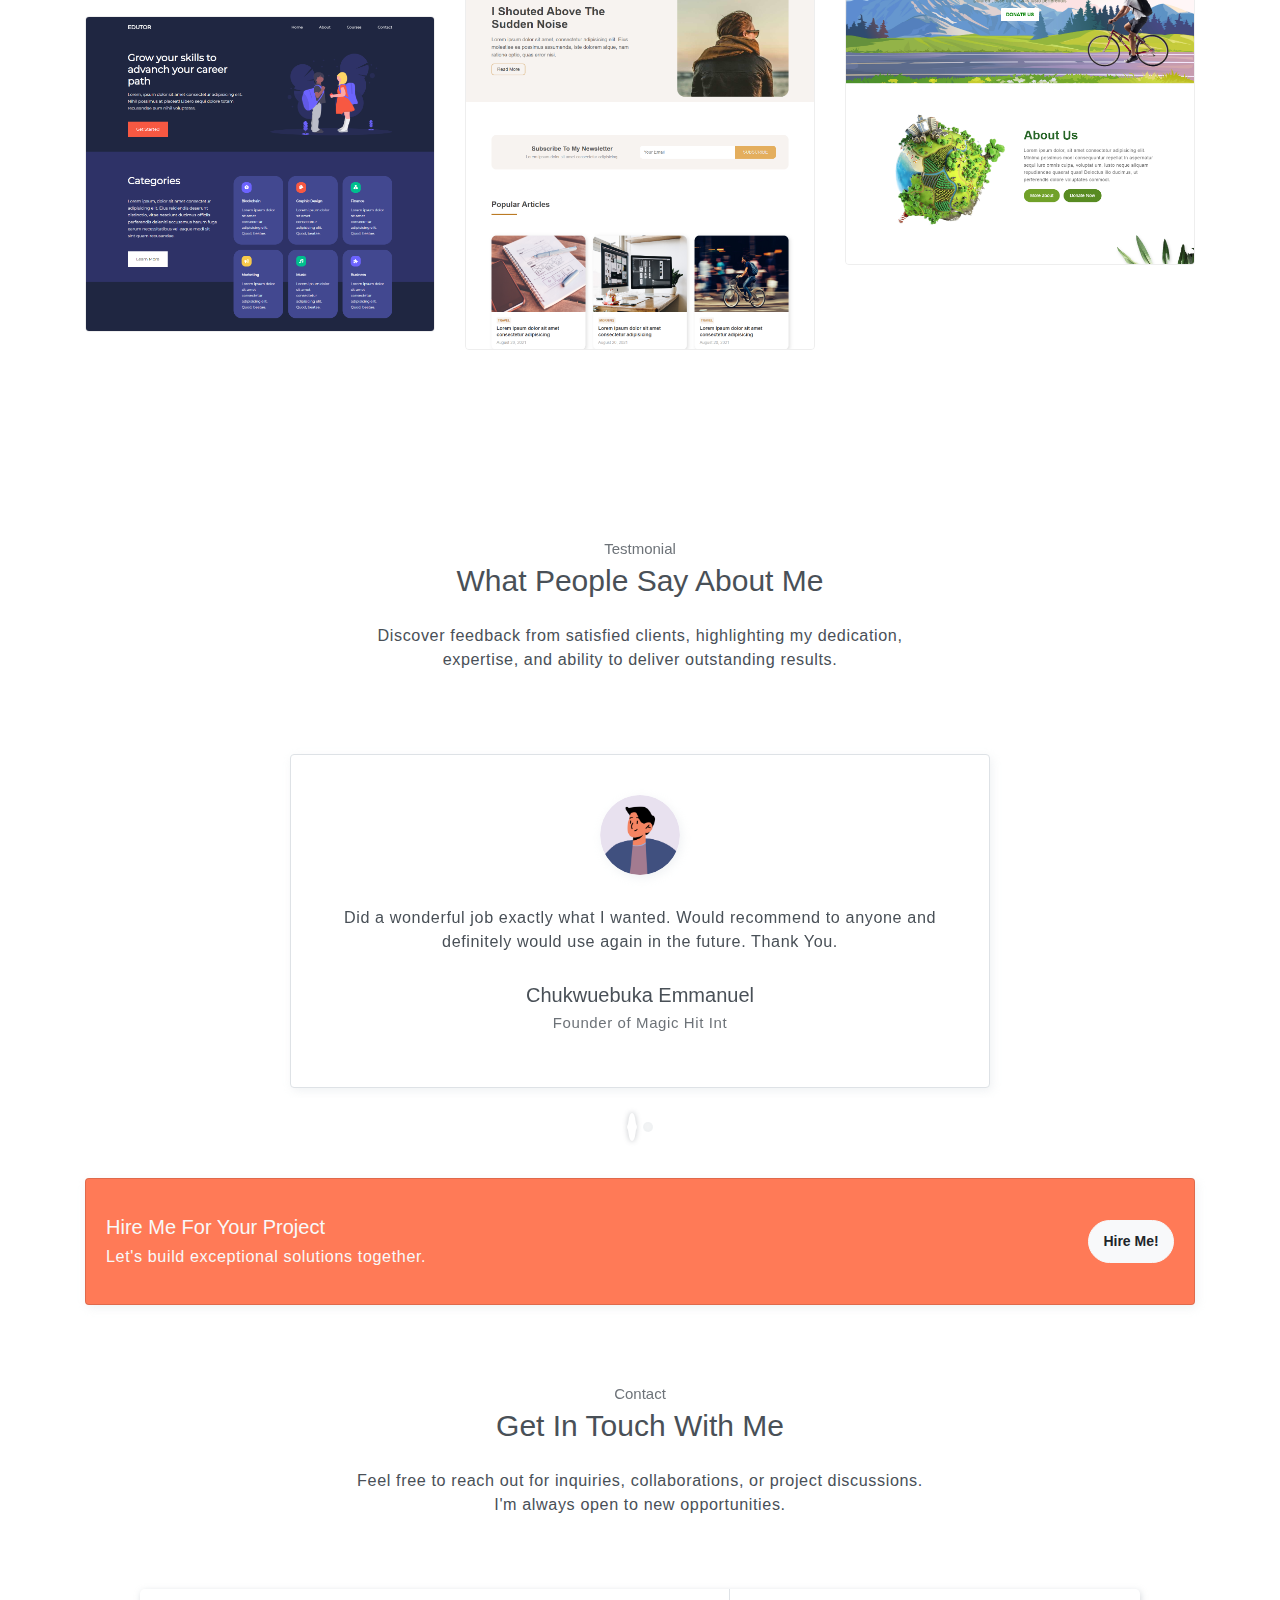
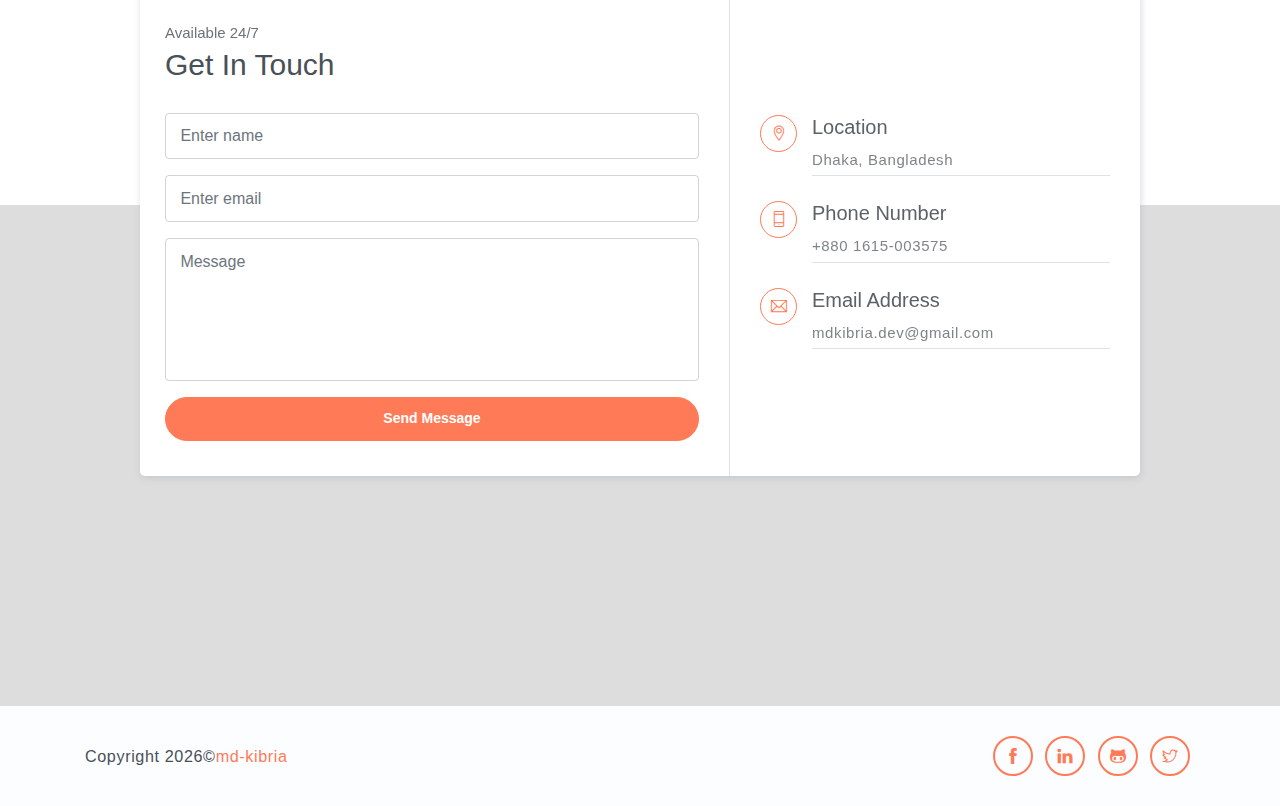
==== commit 5f651e31: "changed 'happ client' to 'online support' info" ====
--- a/index.html
+++ b/index.html
@@ -38,6 +38,8 @@
           "image": "https://mdkibria.netlify.app/assets/imgs/md%20kibria.png",
           "url": "https://mdkibria.netlify.app/",
           "jobTitle": "Web Developer",
+          "telephone": "+880-1615-003575",
+          "email": "mdkibria.dev@gmail.com",
           "description": "I'm a passionate web developer dedicated to building stunning and functional websites.",
           "sameAs": [
             "https://github.com/md-kibria",
@@ -126,15 +128,15 @@
         <!-- Header-widget -->
         <div class="widget">
             <div class="widget-item">
-                <h5>02</h5>
-                <p>Happy Clients</p>
+                <h5>24/7</h5>
+                <p>Online Support</p>
             </div>
             <div class="widget-item">
                 <h5>23</h5>
                 <p>Project Completed</p>
             </div>
             <div class="widget-item">
-                <h5>03</h5>
+                <h5>02</h5>
                 <p>Years of Experience </p>
             </div>
         </div>
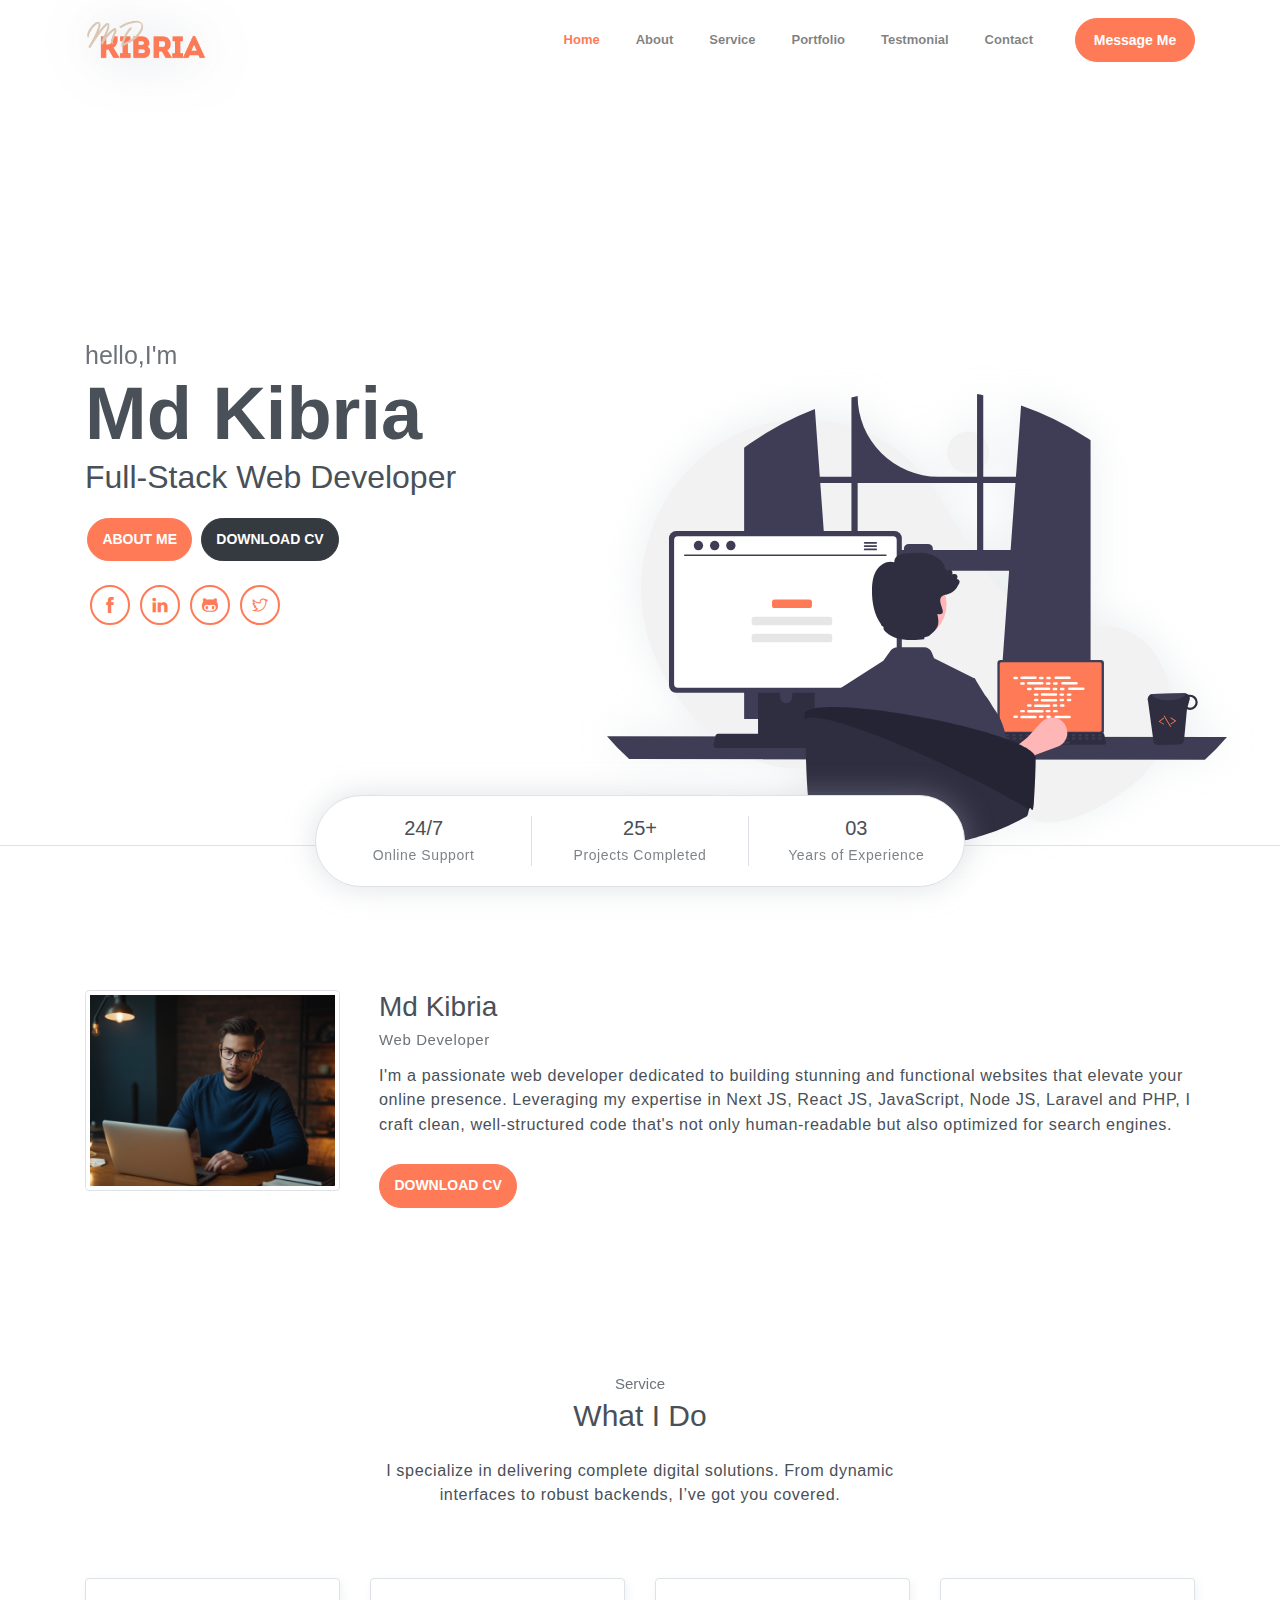
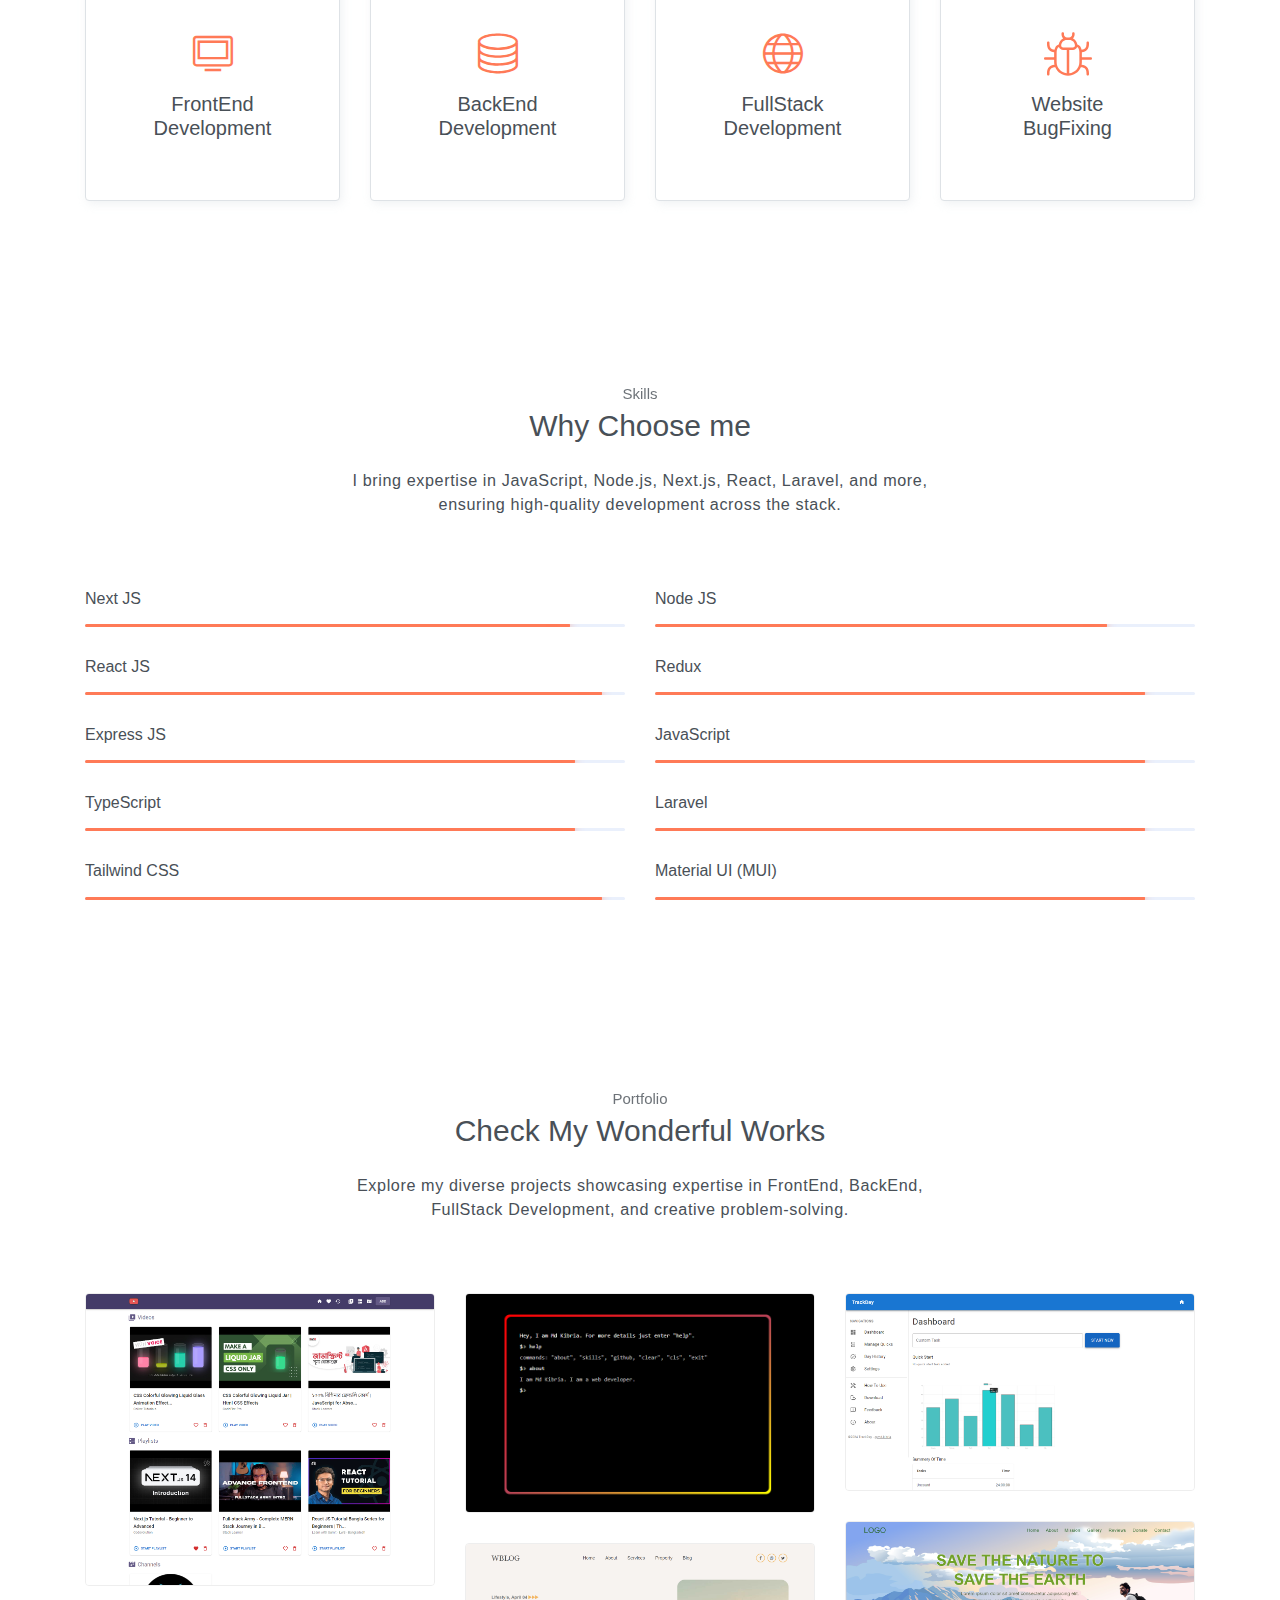
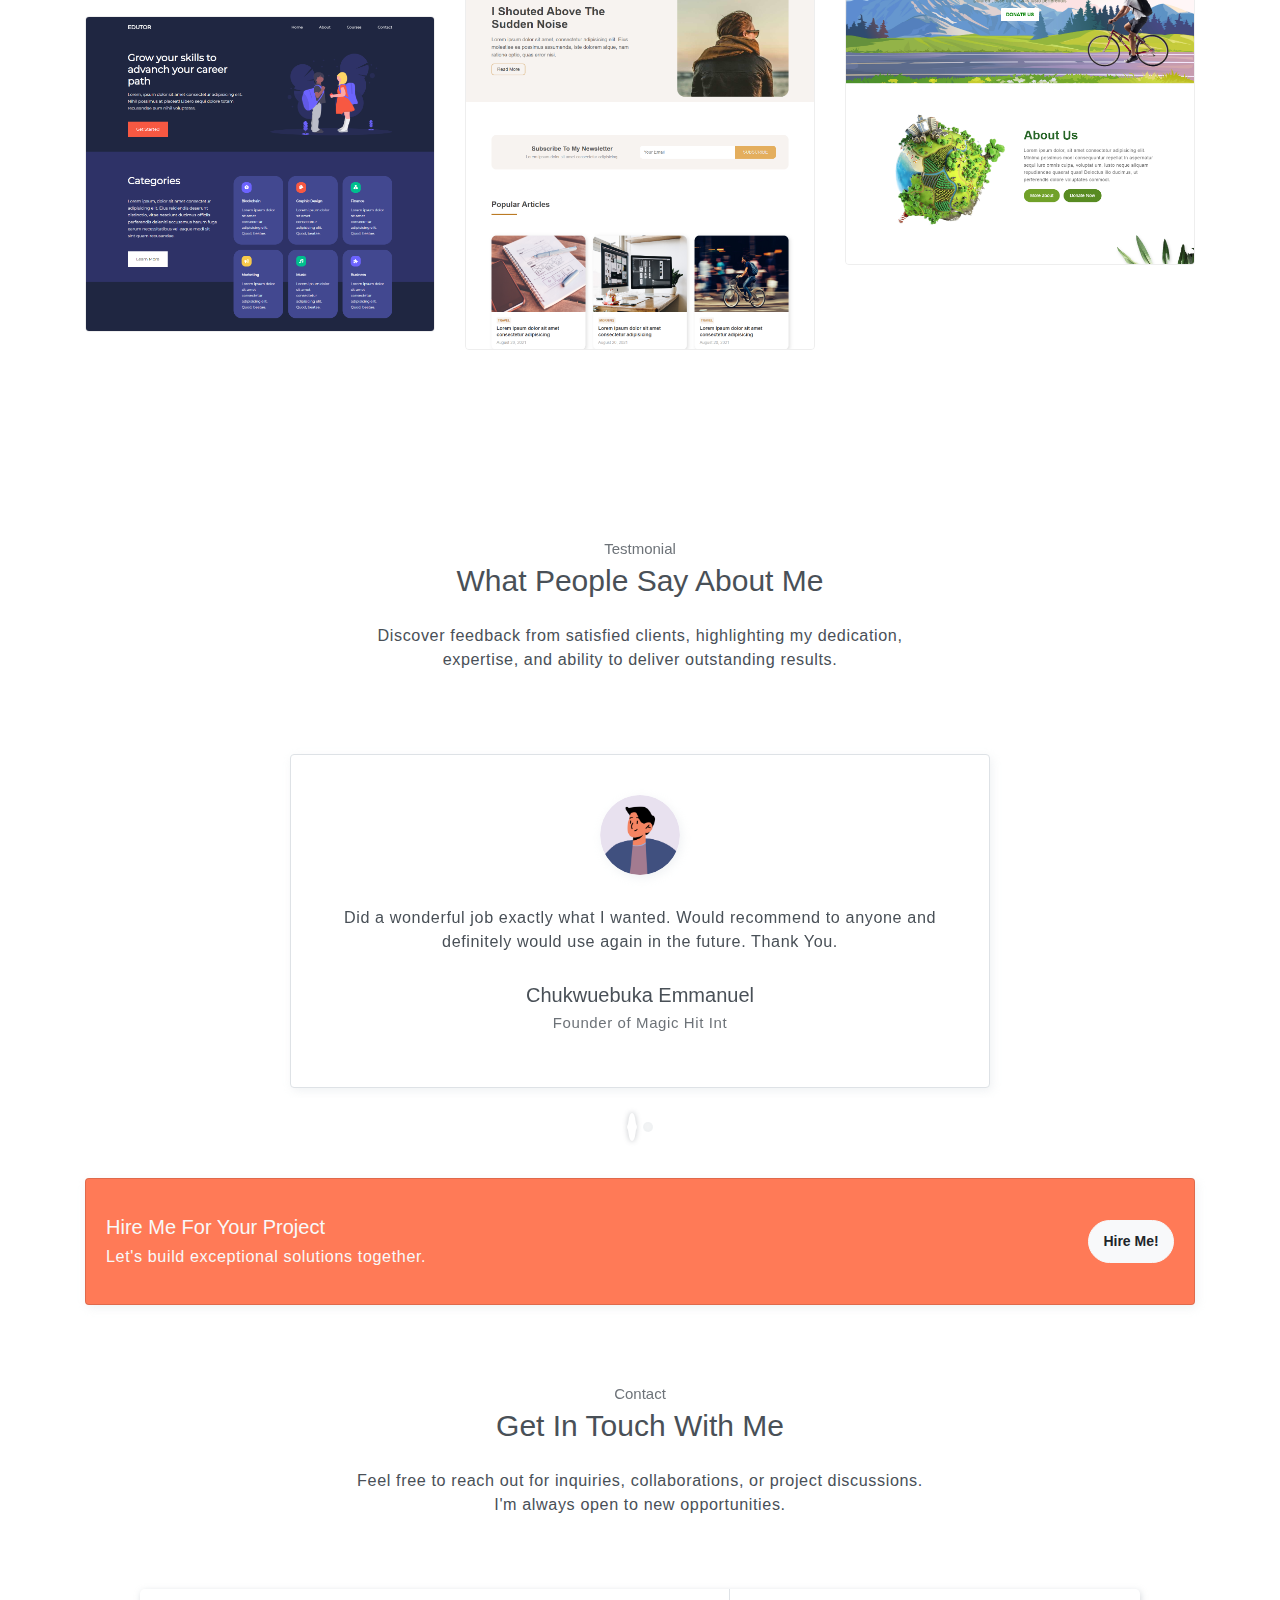
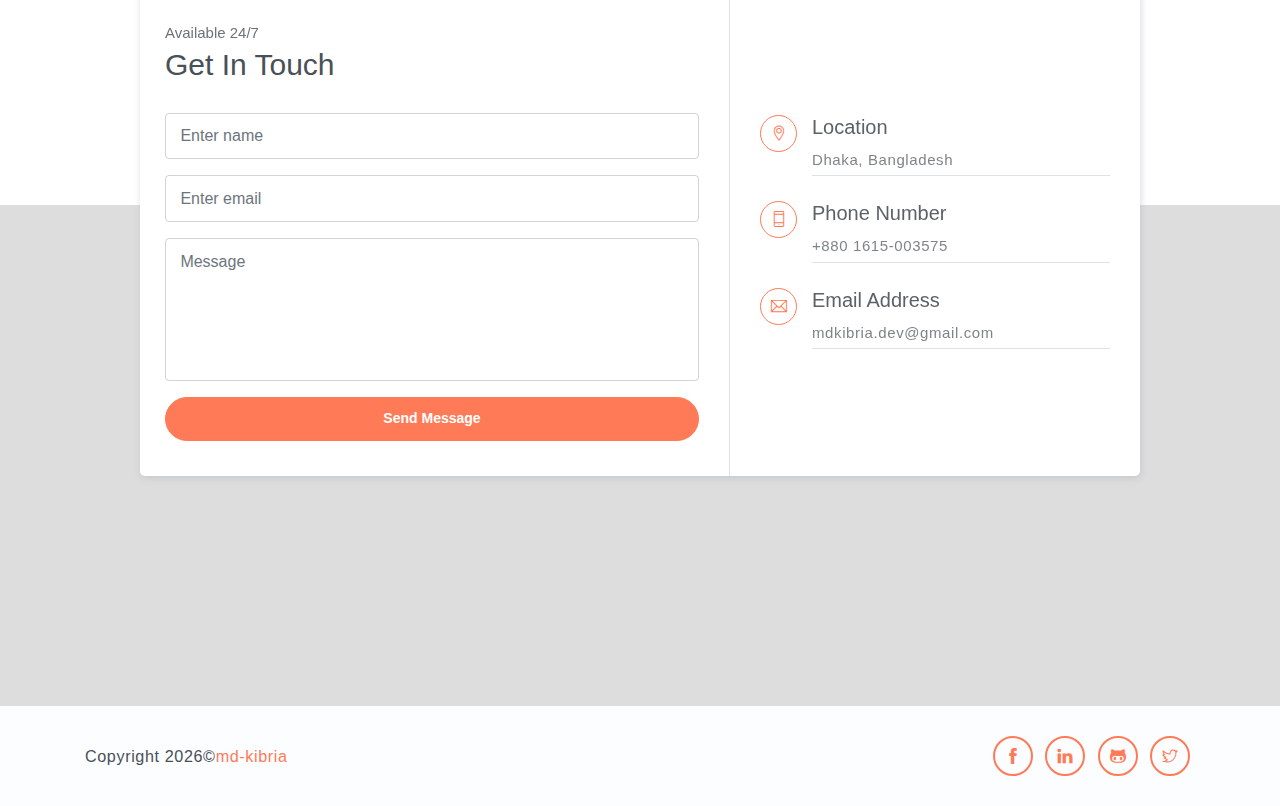
==== commit d8df7d77: "completed project and working experience data modified" ====
--- a/index.html
+++ b/index.html
@@ -132,11 +132,11 @@
                 <p>Online Support</p>
             </div>
             <div class="widget-item">
-                <h5>23</h5>
-                <p>Project Completed</p>
+                <h5>25+</h5>
+                <p>Projects Completed</p>
             </div>
             <div class="widget-item">
-                <h5>02</h5>
+                <h5>03</h5>
                 <p>Years of Experience </p>
             </div>
         </div>
